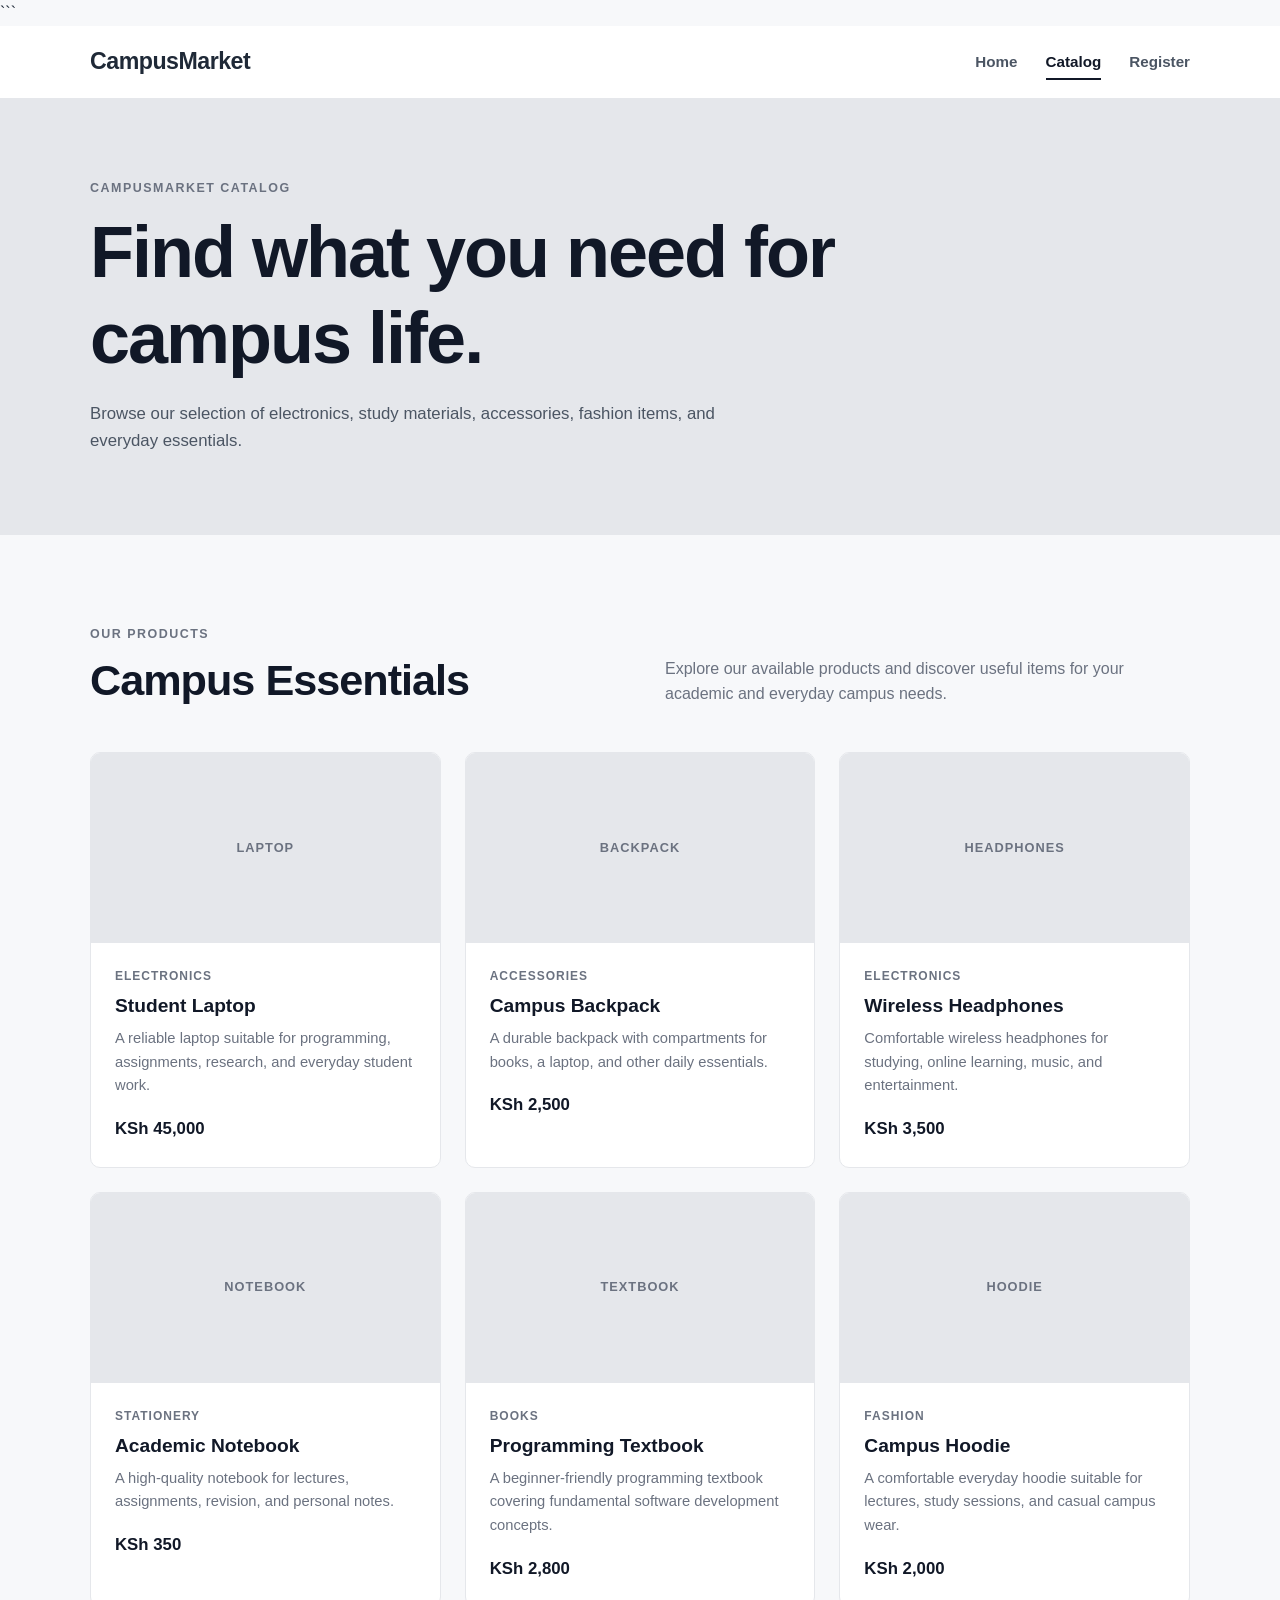
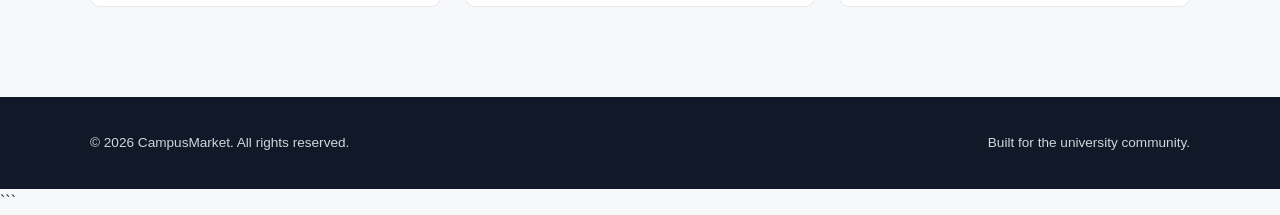
==== catalog.html @ 02a586ef "home and catalog pages" ====
<!DOCTYPE html>

<html lang="en">
<head>
    <meta charset="UTF-8">
    <meta name="viewport" content="width=device-width, initial-scale=1.0">
    <meta name="description" content="Browse products available on CampusMarket.">
    <title>CampusMarket | Catalog</title>
    <link rel="stylesheet" href="styles.css">
</head>

<body>

```
<header class="site-header">
    <div class="container">
        <a href="index.html" class="logo">CampusMarket</a>

        <nav aria-label="Main navigation">
            <ul class="nav-list">
                <li><a href="index.html">Home</a></li>
                <li><a href="catalog.html" class="active">Catalog</a></li>
                <li><a href="register.html">Register</a></li>
            </ul>
        </nav>
    </div>
</header>

<main>

    <section class="page-banner">
        <div class="container">
            <p class="eyebrow">CAMPUSMARKET CATALOG</p>

            <h1>Find what you need for campus life.</h1>

            <p>
                Browse our selection of electronics, study materials,
                accessories, fashion items, and everyday essentials.
            </p>
        </div>
    </section>

    <section class="catalog-section">
        <div class="container">

            <div class="catalog-introduction">
                <div>
                    <p class="eyebrow">OUR PRODUCTS</p>
                    <h2>Campus Essentials</h2>
                </div>

                <p>
                    Explore our available products and discover useful
                    items for your academic and everyday campus needs.
                </p>
            </div>

            <div class="product-grid catalog-grid">

                <article class="product-card" data-category="electronics">
                    <div class="product-placeholder">LAPTOP</div>

                    <div class="product-content">
                        <p class="product-category">Electronics</p>

                        <h3>Student Laptop</h3>

                        <p>
                            A reliable laptop suitable for programming,
                            assignments, research, and everyday student work.
                        </p>

                        <p class="price">KSh 45,000</p>
                    </div>
                </article>

                <article class="product-card" data-category="accessories">
                    <div class="product-placeholder">BACKPACK</div>

                    <div class="product-content">
                        <p class="product-category">Accessories</p>

                        <h3>Campus Backpack</h3>

                        <p>
                            A durable backpack with compartments for
                            books, a laptop, and other daily essentials.
                        </p>

                        <p class="price">KSh 2,500</p>
                    </div>
                </article>

                <article class="product-card" data-category="electronics">
                    <div class="product-placeholder">HEADPHONES</div>

                    <div class="product-content">
                        <p class="product-category">Electronics</p>

                        <h3>Wireless Headphones</h3>

                        <p>
                            Comfortable wireless headphones for studying,
                            online learning, music, and entertainment.
                        </p>

                        <p class="price">KSh 3,500</p>
                    </div>
                </article>

                <article class="product-card" data-category="stationery">
                    <div class="product-placeholder">NOTEBOOK</div>

                    <div class="product-content">
                        <p class="product-category">Stationery</p>

                        <h3>Academic Notebook</h3>

                        <p>
                            A high-quality notebook for lectures,
                            assignments, revision, and personal notes.
                        </p>

                        <p class="price">KSh 350</p>
                    </div>
                </article>

                <article class="product-card" data-category="books">
                    <div class="product-placeholder">TEXTBOOK</div>

                    <div class="product-content">
                        <p class="product-category">Books</p>

                        <h3>Programming Textbook</h3>

                        <p>
                            A beginner-friendly programming textbook
                            covering fundamental software development concepts.
                        </p>

                        <p class="price">KSh 2,800</p>
                    </div>
                </article>

                <article class="product-card" data-category="fashion">
                    <div class="product-placeholder">HOODIE</div>

                    <div class="product-content">
                        <p class="product-category">Fashion</p>

                        <h3>Campus Hoodie</h3>

                        <p>
                            A comfortable everyday hoodie suitable for
                            lectures, study sessions, and casual campus wear.
                        </p>

                        <p class="price">KSh 2,000</p>
                    </div>
                </article>

            </div>

        </div>
    </section>

</main>

<footer class="site-footer">
    <div class="container">
        <p>&copy; 2026 CampusMarket. All rights reserved.</p>
        <p>Built for the university community.</p>
    </div>
</footer>
```

</body>
</html>
---- styles.css ----
/* ========================================
CampusMarket - Global Styles
======================================== */

* {
  margin: 0;
  padding: 0;
  box-sizing: border-box;
  }

html {
scroll-behavior: smooth;
}

body {
font-family: Arial, Helvetica, sans-serif;
background-color: #f7f8fa;
color: #1f2937;
line-height: 1.6;
}

a {
color: inherit;
text-decoration: none;
}

img {
max-width: 100%;
display: block;
}

.container {
width: min(1100px, 92%);
margin: 0 auto;
}

/* ========================================
Header and Navigation
======================================== */

.site-header {
background-color: #ffffff;
border-bottom: 1px solid #e5e7eb;
position: sticky;
top: 0;
z-index: 100;
}

.site-header .container {
min-height: 72px;
display: flex;
align-items: center;
justify-content: space-between;
gap: 30px;
}

.logo {
font-size: 1.45rem;
font-weight: 800;
letter-spacing: -0.5px;
}

.nav-list {
list-style: none;
display: flex;
align-items: center;
gap: 28px;
}

.nav-list a {
color: #4b5563;
font-size: 0.95rem;
font-weight: 600;
padding: 8px 0;
border-bottom: 2px solid transparent;
transition: 0.2s ease;
}

.nav-list a:hover,
.nav-list a.active {
color: #111827;
border-bottom-color: #111827;
}

/* ========================================
Buttons
======================================== */

.button {
display: inline-block;
background-color: #111827;
color: #ffffff;
padding: 13px 22px;
border-radius: 7px;
font-size: 0.95rem;
font-weight: 700;
transition: 0.2s ease;
}

.button:hover {
background-color: #374151;
transform: translateY(-1px);
}

.button-outline {
background-color: transparent;
color: #111827;
border: 1px solid #111827;
}

.button-outline:hover {
background-color: #111827;
color: #ffffff;
}

/* ========================================
General Text
======================================== */

.eyebrow {
margin-bottom: 10px;
font-size: 0.78rem;
font-weight: 800;
letter-spacing: 1.5px;
text-transform: uppercase;
color: #6b7280;
}

h1,
h2,
h3 {
line-height: 1.2;
color: #111827;
}

h1 {
font-size: clamp(2.4rem, 6vw, 4.5rem);
letter-spacing: -2px;
}

h2 {
font-size: clamp(1.8rem, 4vw, 2.7rem);
letter-spacing: -1px;
}

h3 {
font-size: 1.2rem;
}

/* ========================================
Home Page - Hero
======================================== */

.hero {
background-color: #e5e7eb;
min-height: 570px;
display: flex;
align-items: center;
}

.hero-content {
padding: 80px 0;
}

.hero-content > div {
max-width: 760px;
}

.hero h1 {
max-width: 800px;
margin-bottom: 25px;
}

.hero-text {
max-width: 650px;
margin-bottom: 30px;
color: #4b5563;
font-size: 1.1rem;
}

/* ========================================
Home Page - Introduction
======================================== */

.intro-section {
background-color: #ffffff;
padding: 90px 0;
}

.section-heading {
max-width: 700px;
margin-bottom: 45px;
}

.section-heading h2 {
margin-bottom: 16px;
}

.section-heading > p:last-child {
color: #6b7280;
font-size: 1rem;
}

/* ========================================
Feature Cards
======================================== */

.feature-grid {
display: grid;
grid-template-columns: repeat(3, 1fr);
gap: 24px;
}

.feature-card {
padding: 30px;
background-color: #f7f8fa;
border: 1px solid #e5e7eb;
border-radius: 10px;
}

.feature-icon {
width: 42px;
height: 42px;
display: flex;
align-items: center;
justify-content: center;
margin-bottom: 22px;
background-color: #111827;
color: #ffffff;
border-radius: 50%;
font-size: 0.75rem;
font-weight: 800;
}

.feature-card h3 {
margin-bottom: 10px;
}

.feature-card p {
color: #6b7280;
}

/* ========================================
Product Cards
======================================== */

.featured-section,
.catalog-section {
padding: 90px 0;
}

.product-grid {
display: grid;
grid-template-columns: repeat(3, 1fr);
gap: 24px;
}

.product-card {
overflow: hidden;
background-color: #ffffff;
border: 1px solid #e5e7eb;
border-radius: 10px;
transition: 0.2s ease;
}

.product-card:hover {
transform: translateY(-4px);
box-shadow: 0 12px 30px rgba(17, 24, 39, 0.08);
}

.product-placeholder {
min-height: 190px;
display: flex;
align-items: center;
justify-content: center;
background-color: #e5e7eb;
color: #6b7280;
font-size: 0.8rem;
font-weight: 800;
letter-spacing: 1px;
}

.product-content {
padding: 24px;
}

.product-category {
margin-bottom: 8px;
color: #6b7280;
font-size: 0.75rem;
font-weight: 800;
letter-spacing: 1px;
text-transform: uppercase;
}

.product-content h3 {
margin-bottom: 10px;
}

.product-content > p:not(.product-category):not(.price) {
margin-bottom: 18px;
color: #6b7280;
font-size: 0.92rem;
}

.price {
color: #111827;
font-size: 1.05rem;
font-weight: 800;
}

.center-button {
margin-top: 40px;
text-align: center;
}

/* ========================================
Catalog Page
======================================== */

.page-banner {
background-color: #e5e7eb;
padding: 80px 0;
}

.page-banner h1 {
max-width: 800px;
margin-bottom: 20px;
}

.page-banner p:last-child {
max-width: 650px;
color: #4b5563;
font-size: 1.05rem;
}

.catalog-introduction {
display: grid;
grid-template-columns: 1fr 1fr;
gap: 50px;
align-items: end;
margin-bottom: 45px;
}

.catalog-introduction h2 {
margin-top: 5px;
}

.catalog-introduction > p {
color: #6b7280;
}

/* ========================================
Footer
======================================== */

.site-footer {
padding: 35px 0;
background-color: #111827;
color: #d1d5db;
}

.site-footer .container {
display: flex;
justify-content: space-between;
gap: 20px;
}

.site-footer p {
font-size: 0.85rem;
}

/* ========================================
Responsive Design
======================================== */

@media (max-width: 800px) {

```
.feature-grid,
.product-grid {
    grid-template-columns: repeat(2, 1fr);
}

.catalog-introduction {
    grid-template-columns: 1fr;
    gap: 20px;
}

.hero {
    min-height: 500px;
}
```

}

@media (max-width: 560px) {

```
.site-header .container {
    min-height: auto;
    padding: 18px 0;
    flex-direction: column;
    align-items: flex-start;
}

.nav-list {
    gap: 18px;
    flex-wrap: wrap;
}

.feature-grid,
.product-grid {
    grid-template-columns: 1fr;
}

.hero-content {
    padding: 60px 0;
}

.hero h1 {
    letter-spacing: -1px;
}

.intro-section,
.featured-section,
.catalog-section {
    padding: 65px 0;
}

.site-footer .container {
    flex-direction: column;
}
```

}
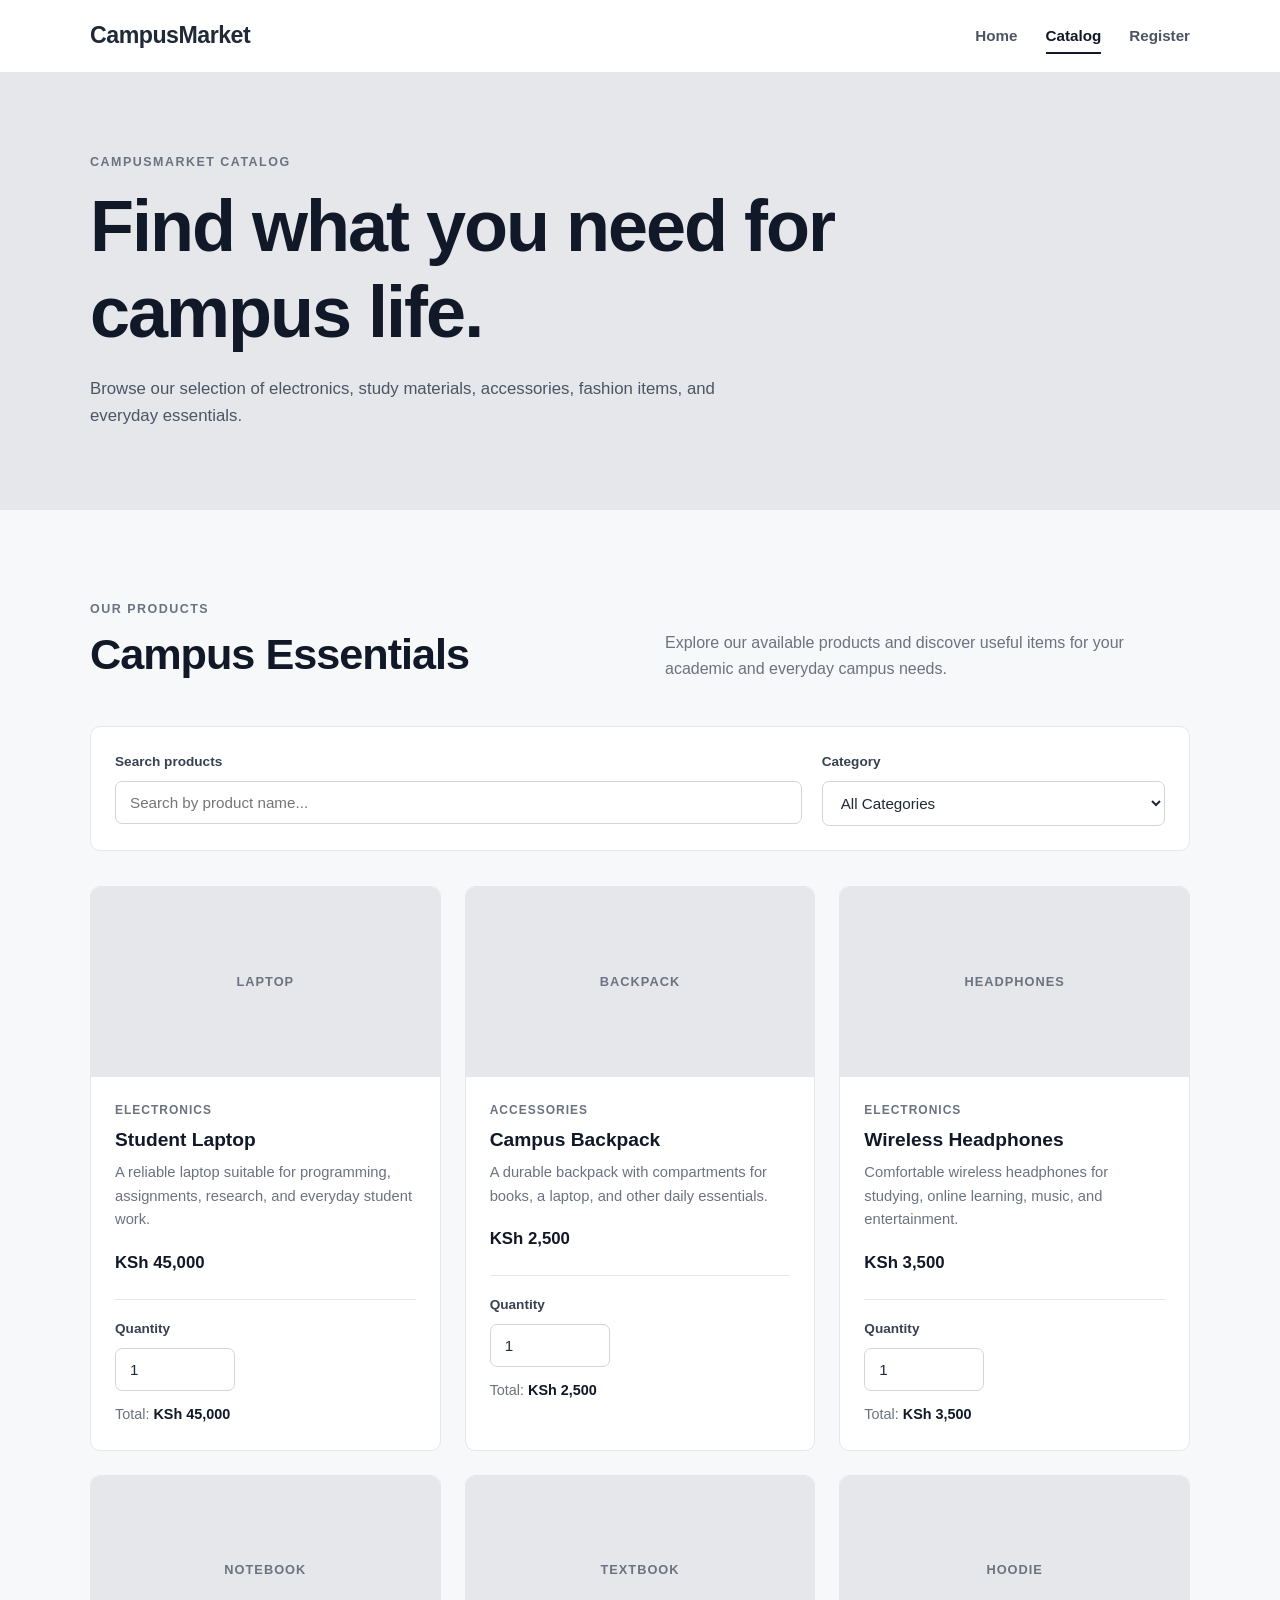
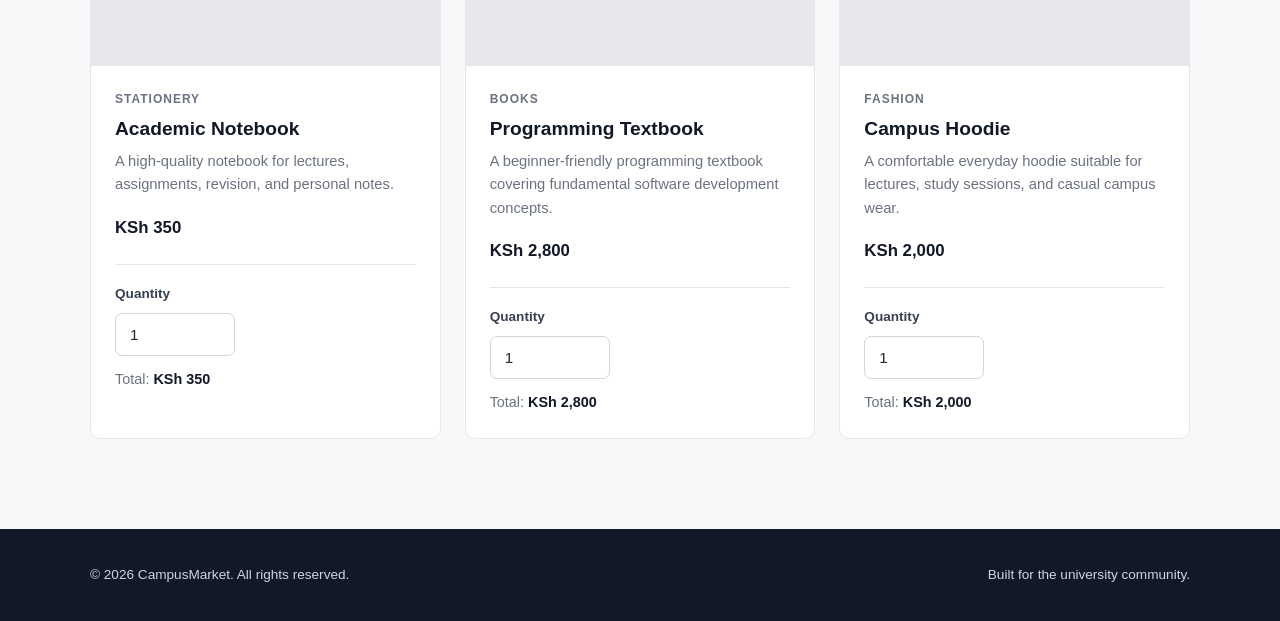
==== commit 6e122869: "filtering and calculations" ====
--- a/catalog.html
+++ b/catalog.html
@@ -1,4 +1,4 @@
-<!DOCTYPE html>
+<!-- <!DOCTYPE html>
 
 <html lang="en">
 <head>
@@ -176,4 +176,490 @@
 ```
 
 </body>
-</html>
+</html> -->
+
+
+<!DOCTYPE html>
+<html lang="en">
+<head>
+    <meta charset="UTF-8">
+    <meta name="viewport" content="width=device-width, initial-scale=1.0">
+    <meta name="description" content="Browse products available on CampusMarket.">
+    <title>CampusMarket | Catalog</title>
+    <link rel="stylesheet" href="styles.css">
+</head>
+
+<body>
+
+    <header class="site-header">
+        <div class="container">
+            <a href="index.html" class="logo">CampusMarket</a>
+
+            <nav aria-label="Main navigation">
+                <ul class="nav-list">
+                    <li><a href="index.html">Home</a></li>
+                    <li><a href="catalog.html" class="active">Catalog</a></li>
+                    <li><a href="register.html">Register</a></li>
+                </ul>
+            </nav>
+        </div>
+    </header>
+
+    <main>
+
+        <section class="page-banner">
+            <div class="container">
+                <p class="eyebrow">CAMPUSMARKET CATALOG</p>
+
+                <h1>Find what you need for campus life.</h1>
+
+                <p>
+                    Browse our selection of electronics, study materials,
+                    accessories, fashion items, and everyday essentials.
+                </p>
+            </div>
+        </section>
+
+        <section class="catalog-section">
+            <div class="container">
+
+                <div class="catalog-introduction">
+                    <div>
+                        <p class="eyebrow">OUR PRODUCTS</p>
+                        <h2>Campus Essentials</h2>
+                    </div>
+
+                    <p>
+                        Explore our available products and discover useful
+                        items for your academic and everyday campus needs.
+                    </p>
+                </div>
+
+
+                <!-- Catalog Controls -->
+
+                <div class="catalog-controls">
+
+                    <div class="search-control">
+                        <label for="searchInput">
+                            Search products
+                        </label>
+
+                        <input
+                            type="search"
+                            id="searchInput"
+                            placeholder="Search by product name..."
+                        >
+                    </div>
+
+                    <div class="category-control">
+                        <label for="categoryFilter">
+                            Category
+                        </label>
+
+                        <select id="categoryFilter">
+                            <option value="all">
+                                All Categories
+                            </option>
+
+                            <option value="electronics">
+                                Electronics
+                            </option>
+
+                            <option value="accessories">
+                                Accessories
+                            </option>
+
+                            <option value="stationery">
+                                Stationery
+                            </option>
+
+                            <option value="books">
+                                Books
+                            </option>
+
+                            <option value="fashion">
+                                Fashion
+                            </option>
+                        </select>
+                    </div>
+
+                </div>
+
+
+                <p id="noResultsMessage" class="no-results" hidden>
+                    No products match your search.
+                </p>
+
+
+                <!-- Product Grid -->
+
+                <div class="product-grid catalog-grid">
+
+
+                    <!-- Student Laptop -->
+
+                    <article
+                        class="product-card"
+                        data-category="electronics"
+                        data-price="45000"
+                    >
+                        <div class="product-placeholder">
+                            LAPTOP
+                        </div>
+
+                        <div class="product-content">
+
+                            <p class="product-category">
+                                Electronics
+                            </p>
+
+                            <h3>
+                                Student Laptop
+                            </h3>
+
+                            <p>
+                                A reliable laptop suitable for programming,
+                                assignments, research, and everyday student work.
+                            </p>
+
+                            <p class="price">
+                                KSh 45,000
+                            </p>
+
+                            <div class="quantity-control">
+
+                                <label for="laptopQuantity">
+                                    Quantity
+                                </label>
+
+                                <input
+                                    type="number"
+                                    id="laptopQuantity"
+                                    class="quantity-input"
+                                    min="1"
+                                    value="1"
+                                >
+
+                                <p class="quantity-total">
+                                    Total:
+                                    <strong>
+                                        KSh 45,000
+                                    </strong>
+                                </p>
+
+                            </div>
+
+                        </div>
+                    </article>
+
+
+                    <!-- Campus Backpack -->
+
+                    <article
+                        class="product-card"
+                        data-category="accessories"
+                        data-price="2500"
+                    >
+                        <div class="product-placeholder">
+                            BACKPACK
+                        </div>
+
+                        <div class="product-content">
+
+                            <p class="product-category">
+                                Accessories
+                            </p>
+
+                            <h3>
+                                Campus Backpack
+                            </h3>
+
+                            <p>
+                                A durable backpack with compartments for
+                                books, a laptop, and other daily essentials.
+                            </p>
+
+                            <p class="price">
+                                KSh 2,500
+                            </p>
+
+                            <div class="quantity-control">
+
+                                <label for="backpackQuantity">
+                                    Quantity
+                                </label>
+
+                                <input
+                                    type="number"
+                                    id="backpackQuantity"
+                                    class="quantity-input"
+                                    min="1"
+                                    value="1"
+                                >
+
+                                <p class="quantity-total">
+                                    Total:
+                                    <strong>
+                                        KSh 2,500
+                                    </strong>
+                                </p>
+
+                            </div>
+
+                        </div>
+                    </article>
+
+
+                    <!-- Wireless Headphones -->
+
+                    <article
+                        class="product-card"
+                        data-category="electronics"
+                        data-price="3500"
+                    >
+                        <div class="product-placeholder">
+                            HEADPHONES
+                        </div>
+
+                        <div class="product-content">
+
+                            <p class="product-category">
+                                Electronics
+                            </p>
+
+                            <h3>
+                                Wireless Headphones
+                            </h3>
+
+                            <p>
+                                Comfortable wireless headphones for studying,
+                                online learning, music, and entertainment.
+                            </p>
+
+                            <p class="price">
+                                KSh 3,500
+                            </p>
+
+                            <div class="quantity-control">
+
+                                <label for="headphonesQuantity">
+                                    Quantity
+                                </label>
+
+                                <input
+                                    type="number"
+                                    id="headphonesQuantity"
+                                    class="quantity-input"
+                                    min="1"
+                                    value="1"
+                                >
+
+                                <p class="quantity-total">
+                                    Total:
+                                    <strong>
+                                        KSh 3,500
+                                    </strong>
+                                </p>
+
+                            </div>
+
+                        </div>
+                    </article>
+
+
+                    <!-- Academic Notebook -->
+
+                    <article
+                        class="product-card"
+                        data-category="stationery"
+                        data-price="350"
+                    >
+                        <div class="product-placeholder">
+                            NOTEBOOK
+                        </div>
+
+                        <div class="product-content">
+
+                            <p class="product-category">
+                                Stationery
+                            </p>
+
+                            <h3>
+                                Academic Notebook
+                            </h3>
+
+                            <p>
+                                A high-quality notebook for lectures,
+                                assignments, revision, and personal notes.
+                            </p>
+
+                            <p class="price">
+                                KSh 350
+                            </p>
+
+                            <div class="quantity-control">
+
+                                <label for="notebookQuantity">
+                                    Quantity
+                                </label>
+
+                                <input
+                                    type="number"
+                                    id="notebookQuantity"
+                                    class="quantity-input"
+                                    min="1"
+                                    value="1"
+                                >
+
+                                <p class="quantity-total">
+                                    Total:
+                                    <strong>
+                                        KSh 350
+                                    </strong>
+                                </p>
+
+                            </div>
+
+                        </div>
+                    </article>
+
+
+                    <!-- Programming Textbook -->
+
+                    <article
+                        class="product-card"
+                        data-category="books"
+                        data-price="2800"
+                    >
+                        <div class="product-placeholder">
+                            TEXTBOOK
+                        </div>
+
+                        <div class="product-content">
+
+                            <p class="product-category">
+                                Books
+                            </p>
+
+                            <h3>
+                                Programming Textbook
+                            </h3>
+
+                            <p>
+                                A beginner-friendly programming textbook
+                                covering fundamental software development concepts.
+                            </p>
+
+                            <p class="price">
+                                KSh 2,800
+                            </p>
+
+                            <div class="quantity-control">
+
+                                <label for="textbookQuantity">
+                                    Quantity
+                                </label>
+
+                                <input
+                                    type="number"
+                                    id="textbookQuantity"
+                                    class="quantity-input"
+                                    min="1"
+                                    value="1"
+                                >
+
+                                <p class="quantity-total">
+                                    Total:
+                                    <strong>
+                                        KSh 2,800
+                                    </strong>
+                                </p>
+
+                            </div>
+
+                        </div>
+                    </article>
+
+
+                    <!-- Campus Hoodie -->
+
+                    <article
+                        class="product-card"
+                        data-category="fashion"
+                        data-price="2000"
+                    >
+                        <div class="product-placeholder">
+                            HOODIE
+                        </div>
+
+                        <div class="product-content">
+
+                            <p class="product-category">
+                                Fashion
+                            </p>
+
+                            <h3>
+                                Campus Hoodie
+                            </h3>
+
+                            <p>
+                                A comfortable everyday hoodie suitable for
+                                lectures, study sessions, and casual campus wear.
+                            </p>
+
+                            <p class="price">
+                                KSh 2,000
+                            </p>
+
+                            <div class="quantity-control">
+
+                                <label for="hoodieQuantity">
+                                    Quantity
+                                </label>
+
+                                <input
+                                    type="number"
+                                    id="hoodieQuantity"
+                                    class="quantity-input"
+                                    min="1"
+                                    value="1"
+                                >
+
+                                <p class="quantity-total">
+                                    Total:
+                                    <strong>
+                                        KSh 2,000
+                                    </strong>
+                                </p>
+
+                            </div>
+
+                        </div>
+                    </article>
+
+                </div>
+
+            </div>
+        </section>
+
+    </main>
+
+
+    <footer class="site-footer">
+        <div class="container">
+            <p>
+                &copy; 2026 CampusMarket. All rights reserved.
+            </p>
+
+            <p>
+                Built for the university community.
+            </p>
+        </div>
+    </footer>
+
+
+    <script src="app.js"></script>
+
+</body>
+</html>
--- a/styles.css
+++ b/styles.css
@@ -434,3 +434,89 @@
 ```
 
 }
+
+
+/* ========================================
+   Part 2 - Catalog Controls
+   ======================================== */
+
+.catalog-controls {
+    display: grid;
+    grid-template-columns: 2fr 1fr;
+    gap: 20px;
+    margin-bottom: 35px;
+    padding: 24px;
+    background-color: #ffffff;
+    border: 1px solid #e5e7eb;
+    border-radius: 10px;
+}
+
+.catalog-controls label,
+.quantity-control label {
+    display: block;
+    margin-bottom: 8px;
+    color: #374151;
+    font-size: 0.85rem;
+    font-weight: 700;
+}
+
+.catalog-controls input,
+.catalog-controls select,
+.quantity-control input {
+    width: 100%;
+    padding: 12px 14px;
+    background-color: #ffffff;
+    border: 1px solid #d1d5db;
+    border-radius: 7px;
+    color: #1f2937;
+    font-family: inherit;
+    font-size: 0.95rem;
+}
+
+.catalog-controls input:focus,
+.catalog-controls select:focus,
+.quantity-control input:focus {
+    outline: none;
+    border-color: #111827;
+}
+
+.no-results {
+    margin-bottom: 30px;
+    padding: 18px;
+    background-color: #f3f4f6;
+    border-radius: 8px;
+    color: #4b5563;
+    text-align: center;
+}
+
+.quantity-control {
+    margin-top: 22px;
+    padding-top: 18px;
+    border-top: 1px solid #e5e7eb;
+}
+
+.quantity-control input {
+    max-width: 120px;
+}
+
+.quantity-total {
+    margin-top: 12px;
+    color: #6b7280;
+    font-size: 0.9rem;
+}
+
+.quantity-total strong {
+    color: #111827;
+}
+
+
+/* ========================================
+   Part 2 - Responsive Controls
+   ======================================== */
+
+@media (max-width: 800px) {
+
+    .catalog-controls {
+        grid-template-columns: 1fr;
+    }
+}
--- a/styles.css
+++ b/styles.css
@@ -434,3 +434,89 @@
 ```
 
 }
+
+
+/* ========================================
+   Part 2 - Catalog Controls
+   ======================================== */
+
+.catalog-controls {
+    display: grid;
+    grid-template-columns: 2fr 1fr;
+    gap: 20px;
+    margin-bottom: 35px;
+    padding: 24px;
+    background-color: #ffffff;
+    border: 1px solid #e5e7eb;
+    border-radius: 10px;
+}
+
+.catalog-controls label,
+.quantity-control label {
+    display: block;
+    margin-bottom: 8px;
+    color: #374151;
+    font-size: 0.85rem;
+    font-weight: 700;
+}
+
+.catalog-controls input,
+.catalog-controls select,
+.quantity-control input {
+    width: 100%;
+    padding: 12px 14px;
+    background-color: #ffffff;
+    border: 1px solid #d1d5db;
+    border-radius: 7px;
+    color: #1f2937;
+    font-family: inherit;
+    font-size: 0.95rem;
+}
+
+.catalog-controls input:focus,
+.catalog-controls select:focus,
+.quantity-control input:focus {
+    outline: none;
+    border-color: #111827;
+}
+
+.no-results {
+    margin-bottom: 30px;
+    padding: 18px;
+    background-color: #f3f4f6;
+    border-radius: 8px;
+    color: #4b5563;
+    text-align: center;
+}
+
+.quantity-control {
+    margin-top: 22px;
+    padding-top: 18px;
+    border-top: 1px solid #e5e7eb;
+}
+
+.quantity-control input {
+    max-width: 120px;
+}
+
+.quantity-total {
+    margin-top: 12px;
+    color: #6b7280;
+    font-size: 0.9rem;
+}
+
+.quantity-total strong {
+    color: #111827;
+}
+
+
+/* ========================================
+   Part 2 - Responsive Controls
+   ======================================== */
+
+@media (max-width: 800px) {
+
+    .catalog-controls {
+        grid-template-columns: 1fr;
+    }
+}
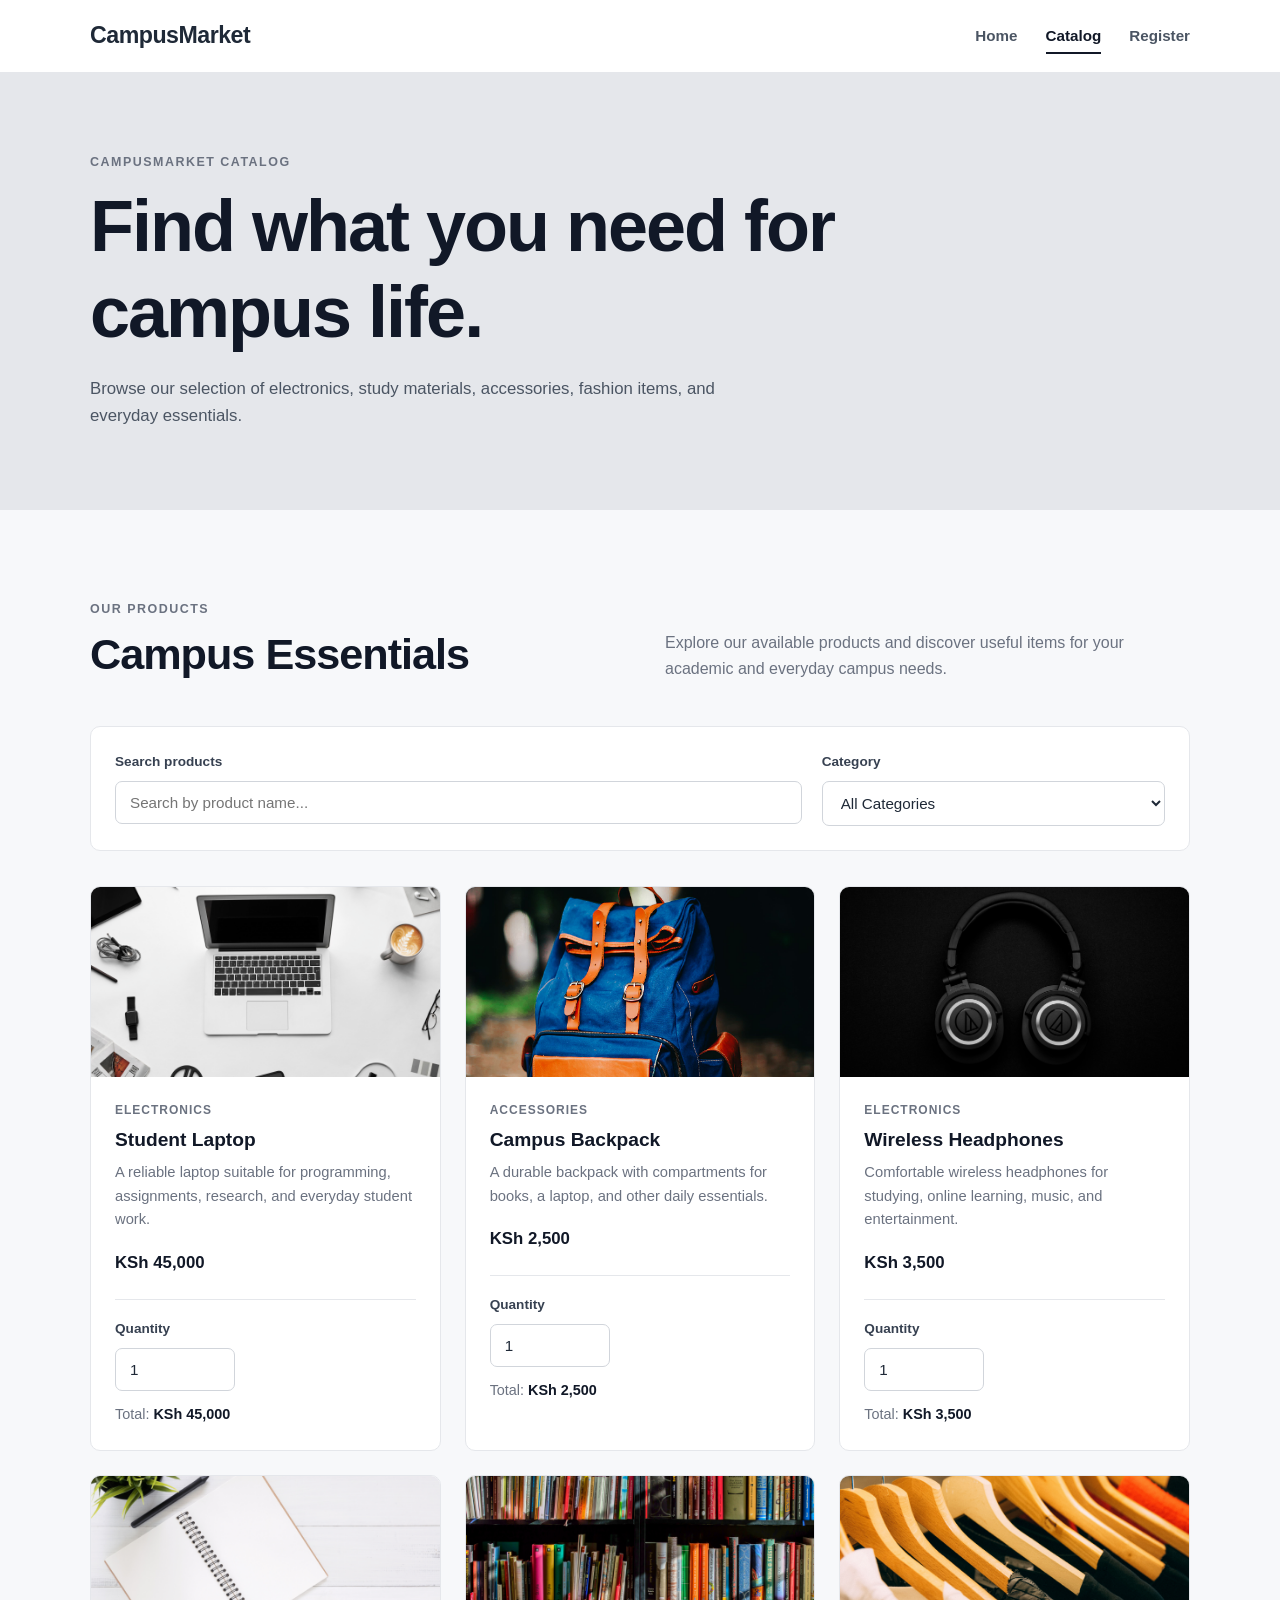
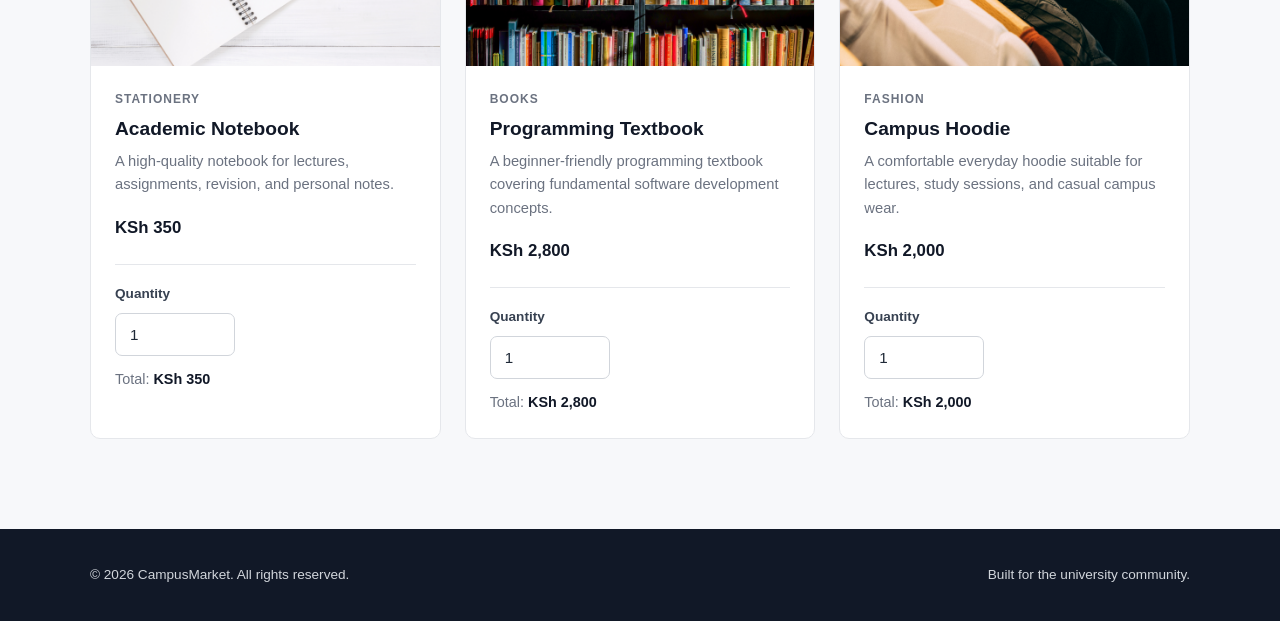
==== commit c0ca5b24: "product images" ====
--- a/catalog.html
+++ b/catalog.html
@@ -1,191 +1,10 @@
-<!-- <!DOCTYPE html>
-
-<html lang="en">
-<head>
-    <meta charset="UTF-8">
-    <meta name="viewport" content="width=device-width, initial-scale=1.0">
-    <meta name="description" content="Browse products available on CampusMarket.">
-    <title>CampusMarket | Catalog</title>
-    <link rel="stylesheet" href="styles.css">
-</head>
-
-<body>
-
-```
-<header class="site-header">
-    <div class="container">
-        <a href="index.html" class="logo">CampusMarket</a>
-
-        <nav aria-label="Main navigation">
-            <ul class="nav-list">
-                <li><a href="index.html">Home</a></li>
-                <li><a href="catalog.html" class="active">Catalog</a></li>
-                <li><a href="register.html">Register</a></li>
-            </ul>
-        </nav>
-    </div>
-</header>
-
-<main>
-
-    <section class="page-banner">
-        <div class="container">
-            <p class="eyebrow">CAMPUSMARKET CATALOG</p>
-
-            <h1>Find what you need for campus life.</h1>
-
-            <p>
-                Browse our selection of electronics, study materials,
-                accessories, fashion items, and everyday essentials.
-            </p>
-        </div>
-    </section>
-
-    <section class="catalog-section">
-        <div class="container">
-
-            <div class="catalog-introduction">
-                <div>
-                    <p class="eyebrow">OUR PRODUCTS</p>
-                    <h2>Campus Essentials</h2>
-                </div>
-
-                <p>
-                    Explore our available products and discover useful
-                    items for your academic and everyday campus needs.
-                </p>
-            </div>
-
-            <div class="product-grid catalog-grid">
-
-                <article class="product-card" data-category="electronics">
-                    <div class="product-placeholder">LAPTOP</div>
-
-                    <div class="product-content">
-                        <p class="product-category">Electronics</p>
-
-                        <h3>Student Laptop</h3>
-
-                        <p>
-                            A reliable laptop suitable for programming,
-                            assignments, research, and everyday student work.
-                        </p>
-
-                        <p class="price">KSh 45,000</p>
-                    </div>
-                </article>
-
-                <article class="product-card" data-category="accessories">
-                    <div class="product-placeholder">BACKPACK</div>
-
-                    <div class="product-content">
-                        <p class="product-category">Accessories</p>
-
-                        <h3>Campus Backpack</h3>
-
-                        <p>
-                            A durable backpack with compartments for
-                            books, a laptop, and other daily essentials.
-                        </p>
-
-                        <p class="price">KSh 2,500</p>
-                    </div>
-                </article>
-
-                <article class="product-card" data-category="electronics">
-                    <div class="product-placeholder">HEADPHONES</div>
-
-                    <div class="product-content">
-                        <p class="product-category">Electronics</p>
-
-                        <h3>Wireless Headphones</h3>
-
-                        <p>
-                            Comfortable wireless headphones for studying,
-                            online learning, music, and entertainment.
-                        </p>
-
-                        <p class="price">KSh 3,500</p>
-                    </div>
-                </article>
-
-                <article class="product-card" data-category="stationery">
-                    <div class="product-placeholder">NOTEBOOK</div>
-
-                    <div class="product-content">
-                        <p class="product-category">Stationery</p>
-
-                        <h3>Academic Notebook</h3>
-
-                        <p>
-                            A high-quality notebook for lectures,
-                            assignments, revision, and personal notes.
-                        </p>
-
-                        <p class="price">KSh 350</p>
-                    </div>
-                </article>
-
-                <article class="product-card" data-category="books">
-                    <div class="product-placeholder">TEXTBOOK</div>
-
-                    <div class="product-content">
-                        <p class="product-category">Books</p>
-
-                        <h3>Programming Textbook</h3>
-
-                        <p>
-                            A beginner-friendly programming textbook
-                            covering fundamental software development concepts.
-                        </p>
-
-                        <p class="price">KSh 2,800</p>
-                    </div>
-                </article>
-
-                <article class="product-card" data-category="fashion">
-                    <div class="product-placeholder">HOODIE</div>
-
-                    <div class="product-content">
-                        <p class="product-category">Fashion</p>
-
-                        <h3>Campus Hoodie</h3>
-
-                        <p>
-                            A comfortable everyday hoodie suitable for
-                            lectures, study sessions, and casual campus wear.
-                        </p>
-
-                        <p class="price">KSh 2,000</p>
-                    </div>
-                </article>
-
-            </div>
-
-        </div>
-    </section>
-
-</main>
-
-<footer class="site-footer">
-    <div class="container">
-        <p>&copy; 2026 CampusMarket. All rights reserved.</p>
-        <p>Built for the university community.</p>
-    </div>
-</footer>
-```
-
-</body>
-</html> -->
-
-
 <!DOCTYPE html>
 <html lang="en">
 <head>
     <meta charset="UTF-8">
     <meta name="viewport" content="width=device-width, initial-scale=1.0">
     <meta name="description" content="Browse products available on CampusMarket.">
-    <title>CampusMarket | Catalog</title>
+    <title>CampusMarket (by Hillary) | Catalog</title>
     <link rel="stylesheet" href="styles.css">
 </head>
 
@@ -235,7 +54,6 @@
                     </p>
                 </div>
 
-
                 <!-- Catalog Controls -->
 
                 <div class="catalog-controls">
@@ -286,16 +104,13 @@
 
                 </div>
 
-
                 <p id="noResultsMessage" class="no-results" hidden>
                     No products match your search.
                 </p>
 
-
                 <!-- Product Grid -->
 
                 <div class="product-grid catalog-grid">
-
 
                     <!-- Student Laptop -->
 
@@ -304,9 +119,10 @@
                         data-category="electronics"
                         data-price="45000"
                     >
-                        <div class="product-placeholder">
-                            LAPTOP
-                        </div>
+                        <img
+                            src="images/laptop.png"
+                            alt="Student laptop suitable for programming, research, and university work"
+                        >
 
                         <div class="product-content">
 
@@ -353,7 +169,6 @@
                         </div>
                     </article>
 
-
                     <!-- Campus Backpack -->
 
                     <article
@@ -361,9 +176,10 @@
                         data-category="accessories"
                         data-price="2500"
                     >
-                        <div class="product-placeholder">
-                            BACKPACK
-                        </div>
+                        <img
+                            src="images/backpack.png"
+                            alt="Campus backpack for carrying books, a laptop, and daily essentials"
+                        >
 
                         <div class="product-content">
 
@@ -410,7 +226,6 @@
                         </div>
                     </article>
 
-
                     <!-- Wireless Headphones -->
 
                     <article
@@ -418,9 +233,10 @@
                         data-category="electronics"
                         data-price="3500"
                     >
-                        <div class="product-placeholder">
-                            HEADPHONES
-                        </div>
+                        <img
+                            src="images/headphones.png"
+                            alt="Wireless headphones for studying, online learning, music, and entertainment"
+                        >
 
                         <div class="product-content">
 
@@ -467,7 +283,6 @@
                         </div>
                     </article>
 
-
                     <!-- Academic Notebook -->
 
                     <article
@@ -475,9 +290,10 @@
                         data-category="stationery"
                         data-price="350"
                     >
-                        <div class="product-placeholder">
-                            NOTEBOOK
-                        </div>
+                        <img
+                            src="images/notebook.png"
+                            alt="Academic notebook for lectures, assignments, revision, and personal notes"
+                        >
 
                         <div class="product-content">
 
@@ -524,7 +340,6 @@
                         </div>
                     </article>
 
-
                     <!-- Programming Textbook -->
 
                     <article
@@ -532,9 +347,10 @@
                         data-category="books"
                         data-price="2800"
                     >
-                        <div class="product-placeholder">
-                            TEXTBOOK
-                        </div>
+                        <img
+                            src="images/textbook.png"
+                            alt="Programming textbook covering fundamental software development concepts"
+                        >
 
                         <div class="product-content">
 
@@ -581,7 +397,6 @@
                         </div>
                     </article>
 
-
                     <!-- Campus Hoodie -->
 
                     <article
@@ -589,9 +404,10 @@
                         data-category="fashion"
                         data-price="2000"
                     >
-                        <div class="product-placeholder">
-                            HOODIE
-                        </div>
+                        <img
+                            src="images/hoodie.png"
+                            alt="Comfortable campus hoodie suitable for lectures, studying, and casual wear"
+                        >
 
                         <div class="product-content">
 
@@ -644,7 +460,6 @@
         </section>
 
     </main>
-
 
     <footer class="site-footer">
         <div class="container">
@@ -658,7 +473,6 @@
         </div>
     </footer>
 
-
     <script src="app.js"></script>
 
 </body>
--- a/styles.css
+++ b/styles.css
@@ -6,239 +6,246 @@
   margin: 0;
   padding: 0;
   box-sizing: border-box;
-  }
+}
 
 html {
-scroll-behavior: smooth;
+  scroll-behavior: smooth;
 }
 
 body {
-font-family: Arial, Helvetica, sans-serif;
-background-color: #f7f8fa;
-color: #1f2937;
-line-height: 1.6;
+  font-family: Arial, Helvetica, sans-serif;
+  background-color: #f7f8fa;
+  color: #1f2937;
+  line-height: 1.6;
 }
 
 a {
-color: inherit;
-text-decoration: none;
+  color: inherit;
+  text-decoration: none;
 }
 
 img {
-max-width: 100%;
-display: block;
+  max-width: 100%;
+  display: block;
 }
 
 .container {
-width: min(1100px, 92%);
-margin: 0 auto;
-}
+  width: min(1100px, 92%);
+  margin: 0 auto;
+}
+
 
 /* ========================================
 Header and Navigation
 ======================================== */
 
 .site-header {
-background-color: #ffffff;
-border-bottom: 1px solid #e5e7eb;
-position: sticky;
-top: 0;
-z-index: 100;
+  background-color: #ffffff;
+  border-bottom: 1px solid #e5e7eb;
+  position: sticky;
+  top: 0;
+  z-index: 100;
 }
 
 .site-header .container {
-min-height: 72px;
-display: flex;
-align-items: center;
-justify-content: space-between;
-gap: 30px;
+  min-height: 72px;
+  display: flex;
+  align-items: center;
+  justify-content: space-between;
+  gap: 30px;
 }
 
 .logo {
-font-size: 1.45rem;
-font-weight: 800;
-letter-spacing: -0.5px;
+  font-size: 1.45rem;
+  font-weight: 800;
+  letter-spacing: -0.5px;
 }
 
 .nav-list {
-list-style: none;
-display: flex;
-align-items: center;
-gap: 28px;
+  list-style: none;
+  display: flex;
+  align-items: center;
+  gap: 28px;
 }
 
 .nav-list a {
-color: #4b5563;
-font-size: 0.95rem;
-font-weight: 600;
-padding: 8px 0;
-border-bottom: 2px solid transparent;
-transition: 0.2s ease;
+  color: #4b5563;
+  font-size: 0.95rem;
+  font-weight: 600;
+  padding: 8px 0;
+  border-bottom: 2px solid transparent;
+  transition: 0.2s ease;
 }
 
 .nav-list a:hover,
 .nav-list a.active {
-color: #111827;
-border-bottom-color: #111827;
-}
+  color: #111827;
+  border-bottom-color: #111827;
+}
+
 
 /* ========================================
 Buttons
 ======================================== */
 
 .button {
-display: inline-block;
-background-color: #111827;
-color: #ffffff;
-padding: 13px 22px;
-border-radius: 7px;
-font-size: 0.95rem;
-font-weight: 700;
-transition: 0.2s ease;
+  display: inline-block;
+  background-color: #111827;
+  color: #ffffff;
+  padding: 13px 22px;
+  border-radius: 7px;
+  font-size: 0.95rem;
+  font-weight: 700;
+  transition: 0.2s ease;
 }
 
 .button:hover {
-background-color: #374151;
-transform: translateY(-1px);
+  background-color: #374151;
+  transform: translateY(-1px);
 }
 
 .button-outline {
-background-color: transparent;
-color: #111827;
-border: 1px solid #111827;
+  background-color: transparent;
+  color: #111827;
+  border: 1px solid #111827;
 }
 
 .button-outline:hover {
-background-color: #111827;
-color: #ffffff;
-}
+  background-color: #111827;
+  color: #ffffff;
+}
+
 
 /* ========================================
 General Text
 ======================================== */
 
 .eyebrow {
-margin-bottom: 10px;
-font-size: 0.78rem;
-font-weight: 800;
-letter-spacing: 1.5px;
-text-transform: uppercase;
-color: #6b7280;
+  margin-bottom: 10px;
+  font-size: 0.78rem;
+  font-weight: 800;
+  letter-spacing: 1.5px;
+  text-transform: uppercase;
+  color: #6b7280;
 }
 
 h1,
 h2,
 h3 {
-line-height: 1.2;
-color: #111827;
+  line-height: 1.2;
+  color: #111827;
 }
 
 h1 {
-font-size: clamp(2.4rem, 6vw, 4.5rem);
-letter-spacing: -2px;
+  font-size: clamp(2.4rem, 6vw, 4.5rem);
+  letter-spacing: -2px;
 }
 
 h2 {
-font-size: clamp(1.8rem, 4vw, 2.7rem);
-letter-spacing: -1px;
+  font-size: clamp(1.8rem, 4vw, 2.7rem);
+  letter-spacing: -1px;
 }
 
 h3 {
-font-size: 1.2rem;
-}
+  font-size: 1.2rem;
+}
+
 
 /* ========================================
 Home Page - Hero
 ======================================== */
 
 .hero {
-background-color: #e5e7eb;
-min-height: 570px;
-display: flex;
-align-items: center;
+  background-color: #e5e7eb;
+  min-height: 570px;
+  display: flex;
+  align-items: center;
 }
 
 .hero-content {
-padding: 80px 0;
+  padding: 80px 0;
 }
 
 .hero-content > div {
-max-width: 760px;
+  max-width: 760px;
 }
 
 .hero h1 {
-max-width: 800px;
-margin-bottom: 25px;
+  max-width: 800px;
+  margin-bottom: 25px;
 }
 
 .hero-text {
-max-width: 650px;
-margin-bottom: 30px;
-color: #4b5563;
-font-size: 1.1rem;
-}
+  max-width: 650px;
+  margin-bottom: 30px;
+  color: #4b5563;
+  font-size: 1.1rem;
+}
+
 
 /* ========================================
 Home Page - Introduction
 ======================================== */
 
 .intro-section {
-background-color: #ffffff;
-padding: 90px 0;
+  background-color: #ffffff;
+  padding: 90px 0;
 }
 
 .section-heading {
-max-width: 700px;
-margin-bottom: 45px;
+  max-width: 700px;
+  margin-bottom: 45px;
 }
 
 .section-heading h2 {
-margin-bottom: 16px;
+  margin-bottom: 16px;
 }
 
 .section-heading > p:last-child {
-color: #6b7280;
-font-size: 1rem;
-}
+  color: #6b7280;
+  font-size: 1rem;
+}
+
 
 /* ========================================
 Feature Cards
 ======================================== */
 
 .feature-grid {
-display: grid;
-grid-template-columns: repeat(3, 1fr);
-gap: 24px;
+  display: grid;
+  grid-template-columns: repeat(3, 1fr);
+  gap: 24px;
 }
 
 .feature-card {
-padding: 30px;
-background-color: #f7f8fa;
-border: 1px solid #e5e7eb;
-border-radius: 10px;
+  padding: 30px;
+  background-color: #f7f8fa;
+  border: 1px solid #e5e7eb;
+  border-radius: 10px;
 }
 
 .feature-icon {
-width: 42px;
-height: 42px;
-display: flex;
-align-items: center;
-justify-content: center;
-margin-bottom: 22px;
-background-color: #111827;
-color: #ffffff;
-border-radius: 50%;
-font-size: 0.75rem;
-font-weight: 800;
+  width: 42px;
+  height: 42px;
+  display: flex;
+  align-items: center;
+  justify-content: center;
+  margin-bottom: 22px;
+  background-color: #111827;
+  color: #ffffff;
+  border-radius: 50%;
+  font-size: 0.75rem;
+  font-weight: 800;
 }
 
 .feature-card h3 {
-margin-bottom: 10px;
+  margin-bottom: 10px;
 }
 
 .feature-card p {
-color: #6b7280;
-}
+  color: #6b7280;
+}
+
 
 /* ========================================
 Product Cards
@@ -246,129 +253,139 @@
 
 .featured-section,
 .catalog-section {
-padding: 90px 0;
+  padding: 90px 0;
 }
 
 .product-grid {
-display: grid;
-grid-template-columns: repeat(3, 1fr);
-gap: 24px;
+  display: grid;
+  grid-template-columns: repeat(3, 1fr);
+  gap: 24px;
 }
 
 .product-card {
-overflow: hidden;
-background-color: #ffffff;
-border: 1px solid #e5e7eb;
-border-radius: 10px;
-transition: 0.2s ease;
+  overflow: hidden;
+  background-color: #ffffff;
+  border: 1px solid #e5e7eb;
+  border-radius: 10px;
+  transition: 0.2s ease;
 }
 
 .product-card:hover {
-transform: translateY(-4px);
-box-shadow: 0 12px 30px rgba(17, 24, 39, 0.08);
+  transform: translateY(-4px);
+  box-shadow: 0 12px 30px rgba(17, 24, 39, 0.08);
 }
 
 .product-placeholder {
-min-height: 190px;
-display: flex;
-align-items: center;
-justify-content: center;
-background-color: #e5e7eb;
-color: #6b7280;
-font-size: 0.8rem;
-font-weight: 800;
-letter-spacing: 1px;
+  min-height: 190px;
+  display: flex;
+  align-items: center;
+  justify-content: center;
+  background-color: #e5e7eb;
+  color: #6b7280;
+  font-size: 0.8rem;
+  font-weight: 800;
+  letter-spacing: 1px;
+}
+
+.product-card > img {
+  width: 100%;
+  height: 190px;
+  display: block;
+  object-fit: cover;
 }
 
 .product-content {
-padding: 24px;
+  padding: 24px;
 }
 
 .product-category {
-margin-bottom: 8px;
-color: #6b7280;
-font-size: 0.75rem;
-font-weight: 800;
-letter-spacing: 1px;
-text-transform: uppercase;
+  margin-bottom: 8px;
+  color: #6b7280;
+  font-size: 0.75rem;
+  font-weight: 800;
+  letter-spacing: 1px;
+  text-transform: uppercase;
 }
 
 .product-content h3 {
-margin-bottom: 10px;
+  margin-bottom: 10px;
 }
 
 .product-content > p:not(.product-category):not(.price) {
-margin-bottom: 18px;
-color: #6b7280;
-font-size: 0.92rem;
+  margin-bottom: 18px;
+  color: #6b7280;
+  font-size: 0.92rem;
 }
 
 .price {
-color: #111827;
-font-size: 1.05rem;
-font-weight: 800;
+  color: #111827;
+  font-size: 1.05rem;
+  font-weight: 800;
 }
 
 .center-button {
-margin-top: 40px;
-text-align: center;
-}
+  margin-top: 40px;
+  text-align: center;
+}
+
 
 /* ========================================
 Catalog Page
 ======================================== */
 
 .page-banner {
-background-color: #e5e7eb;
-padding: 80px 0;
+  background-color: #e5e7eb;
+  padding: 80px 0;
 }
 
 .page-banner h1 {
-max-width: 800px;
-margin-bottom: 20px;
+  max-width: 800px;
+  margin-bottom: 20px;
 }
 
 .page-banner p:last-child {
-max-width: 650px;
-color: #4b5563;
-font-size: 1.05rem;
+  max-width: 650px;
+  color: #4b5563;
+  font-size: 1.05rem;
 }
 
 .catalog-introduction {
-display: grid;
-grid-template-columns: 1fr 1fr;
-gap: 50px;
-align-items: end;
-margin-bottom: 45px;
+  display: grid;
+  grid-template-columns: 1fr 1fr;
+  gap: 50px;
+  align-items: end;
+  margin-bottom: 45px;
 }
 
 .catalog-introduction h2 {
-margin-top: 5px;
+  margin-top: 5px;
 }
 
 .catalog-introduction > p {
-color: #6b7280;
-}
+  color: #6b7280;
+}
+
 
 /* ========================================
 Footer
 ======================================== */
 
 .site-footer {
-padding: 35px 0;
-background-color: #111827;
-color: #d1d5db;
+  padding: 35px 0;
+  background-color: #111827;
+  color: #d1d5db;
 }
 
 .site-footer .container {
-display: flex;
-justify-content: space-between;
-gap: 20px;
+  display: flex;
+  justify-content: space-between;
+  gap: 20px;
 }
 
 .site-footer p {
-font-size: 0.85rem;
-}
+  font-size: 0.85rem;
+}
+
 
 /* ========================================
 Responsive Design
@@ -376,147 +393,255 @@
 
 @media (max-width: 800px) {
 
-```
-.feature-grid,
-.product-grid {
+  .feature-grid,
+  .product-grid {
     grid-template-columns: repeat(2, 1fr);
-}
-
-.catalog-introduction {
+  }
+
+  .catalog-introduction {
     grid-template-columns: 1fr;
     gap: 20px;
-}
-
-.hero {
+  }
+
+  .hero {
     min-height: 500px;
-}
-```
-
+  }
 }
 
 @media (max-width: 560px) {
 
-```
-.site-header .container {
+  .site-header .container {
     min-height: auto;
     padding: 18px 0;
     flex-direction: column;
     align-items: flex-start;
-}
-
-.nav-list {
+  }
+
+  .nav-list {
     gap: 18px;
     flex-wrap: wrap;
-}
-
-.feature-grid,
-.product-grid {
+  }
+
+  .feature-grid,
+  .product-grid {
     grid-template-columns: 1fr;
-}
-
-.hero-content {
+  }
+
+  .hero-content {
     padding: 60px 0;
-}
-
-.hero h1 {
+  }
+
+  .hero h1 {
     letter-spacing: -1px;
-}
-
-.intro-section,
-.featured-section,
-.catalog-section {
+  }
+
+  .intro-section,
+  .featured-section,
+  .catalog-section {
     padding: 65px 0;
-}
-
-.site-footer .container {
+  }
+
+  .site-footer .container {
     flex-direction: column;
-}
-```
-
-}
-
-
-/* ========================================
-   Part 2 - Catalog Controls
-   ======================================== */
+  }
+}
+
+
+/* ========================================
+Part 2 - Catalog Controls
+======================================== */
 
 .catalog-controls {
-    display: grid;
-    grid-template-columns: 2fr 1fr;
-    gap: 20px;
-    margin-bottom: 35px;
-    padding: 24px;
-    background-color: #ffffff;
-    border: 1px solid #e5e7eb;
-    border-radius: 10px;
+  display: grid;
+  grid-template-columns: 2fr 1fr;
+  gap: 20px;
+  margin-bottom: 35px;
+  padding: 24px;
+  background-color: #ffffff;
+  border: 1px solid #e5e7eb;
+  border-radius: 10px;
 }
 
 .catalog-controls label,
 .quantity-control label {
-    display: block;
-    margin-bottom: 8px;
-    color: #374151;
-    font-size: 0.85rem;
-    font-weight: 700;
+  display: block;
+  margin-bottom: 8px;
+  color: #374151;
+  font-size: 0.85rem;
+  font-weight: 700;
 }
 
 .catalog-controls input,
 .catalog-controls select,
 .quantity-control input {
-    width: 100%;
-    padding: 12px 14px;
-    background-color: #ffffff;
-    border: 1px solid #d1d5db;
-    border-radius: 7px;
-    color: #1f2937;
-    font-family: inherit;
-    font-size: 0.95rem;
+  width: 100%;
+  padding: 12px 14px;
+  background-color: #ffffff;
+  border: 1px solid #d1d5db;
+  border-radius: 7px;
+  color: #1f2937;
+  font-family: inherit;
+  font-size: 0.95rem;
 }
 
 .catalog-controls input:focus,
 .catalog-controls select:focus,
 .quantity-control input:focus {
-    outline: none;
-    border-color: #111827;
+  outline: none;
+  border-color: #111827;
 }
 
 .no-results {
-    margin-bottom: 30px;
-    padding: 18px;
-    background-color: #f3f4f6;
-    border-radius: 8px;
-    color: #4b5563;
-    text-align: center;
+  margin-bottom: 30px;
+  padding: 18px;
+  background-color: #f3f4f6;
+  border-radius: 8px;
+  color: #4b5563;
+  text-align: center;
 }
 
 .quantity-control {
-    margin-top: 22px;
-    padding-top: 18px;
-    border-top: 1px solid #e5e7eb;
+  margin-top: 22px;
+  padding-top: 18px;
+  border-top: 1px solid #e5e7eb;
 }
 
 .quantity-control input {
-    max-width: 120px;
+  max-width: 120px;
 }
 
 .quantity-total {
-    margin-top: 12px;
-    color: #6b7280;
-    font-size: 0.9rem;
+  margin-top: 12px;
+  color: #6b7280;
+  font-size: 0.9rem;
 }
 
 .quantity-total strong {
-    color: #111827;
-}
-
-
-/* ========================================
-   Part 2 - Responsive Controls
-   ======================================== */
+  color: #111827;
+}
+
+
+/* ========================================
+Part 2 - Responsive Controls
+======================================== */
 
 @media (max-width: 800px) {
 
-    .catalog-controls {
-        grid-template-columns: 1fr;
-    }
+  .catalog-controls {
+    grid-template-columns: 1fr;
+  }
+}
+
+
+/* ========================================
+Part 3 - Registration
+======================================== */
+
+.register-section {
+  padding: 90px 0;
+}
+
+.register-box {
+  width: min(600px, 100%);
+  margin: 0 auto;
+  padding: 35px;
+  background-color: #ffffff;
+  border: 1px solid #e5e7eb;
+  border-radius: 10px;
+}
+
+.register-heading {
+  margin-bottom: 35px;
+}
+
+.register-heading h2 {
+  margin-bottom: 12px;
+}
+
+.register-heading p:last-child {
+  color: #6b7280;
+}
+
+.form-group {
+  margin-bottom: 22px;
+}
+
+.form-group label {
+  display: block;
+  margin-bottom: 8px;
+  color: #374151;
+  font-size: 0.85rem;
+  font-weight: 700;
+}
+
+.form-group input {
+  width: 100%;
+  padding: 12px 14px;
+  background-color: #ffffff;
+  border: 1px solid #d1d5db;
+  border-radius: 7px;
+  color: #1f2937;
+  font-family: inherit;
+  font-size: 0.95rem;
+}
+
+.form-group input:focus {
+  outline: none;
+  border-color: #111827;
+}
+
+.form-error {
+  min-height: 20px;
+  margin-top: 6px;
+  color: #b91c1c;
+  font-size: 0.85rem;
+}
+
+.password-toggle {
+  margin-bottom: 24px;
+}
+
+.password-toggle label {
+  color: #374151;
+  font-size: 0.9rem;
+  cursor: pointer;
+}
+
+.password-toggle input {
+  margin-right: 6px;
+}
+
+.form-button {
+  border: none;
+  cursor: pointer;
+}
+
+.form-button:focus {
+  outline: 2px solid #111827;
+  outline-offset: 2px;
+}
+
+.form-success {
+  min-height: 20px;
+  margin-top: 18px;
+  color: #166534;
+  font-size: 0.9rem;
+  font-weight: 600;
+}
+
+
+/* ========================================
+Part 3 - Responsive Registration
+======================================== */
+
+@media (max-width: 560px) {
+
+  .register-section {
+    padding: 65px 0;
+  }
+
+  .register-box {
+    padding: 24px;
+  }
+
 }
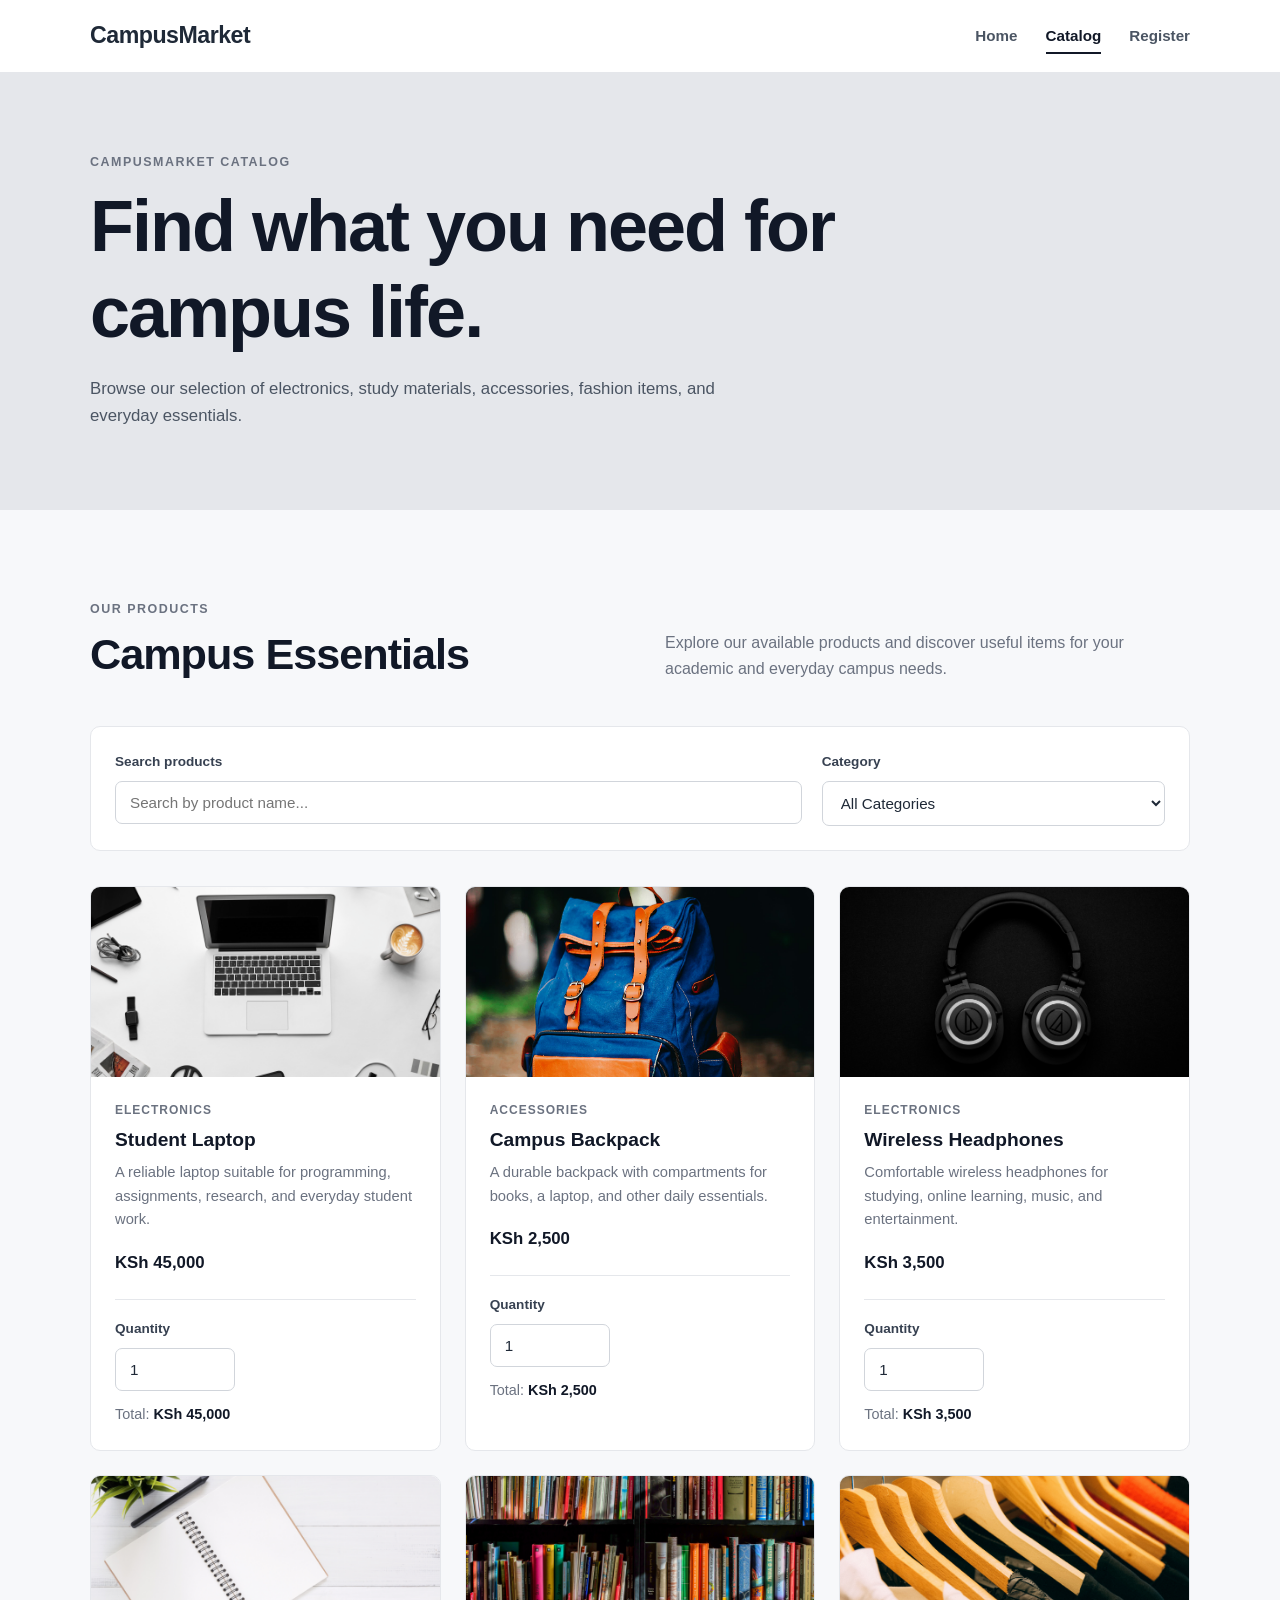
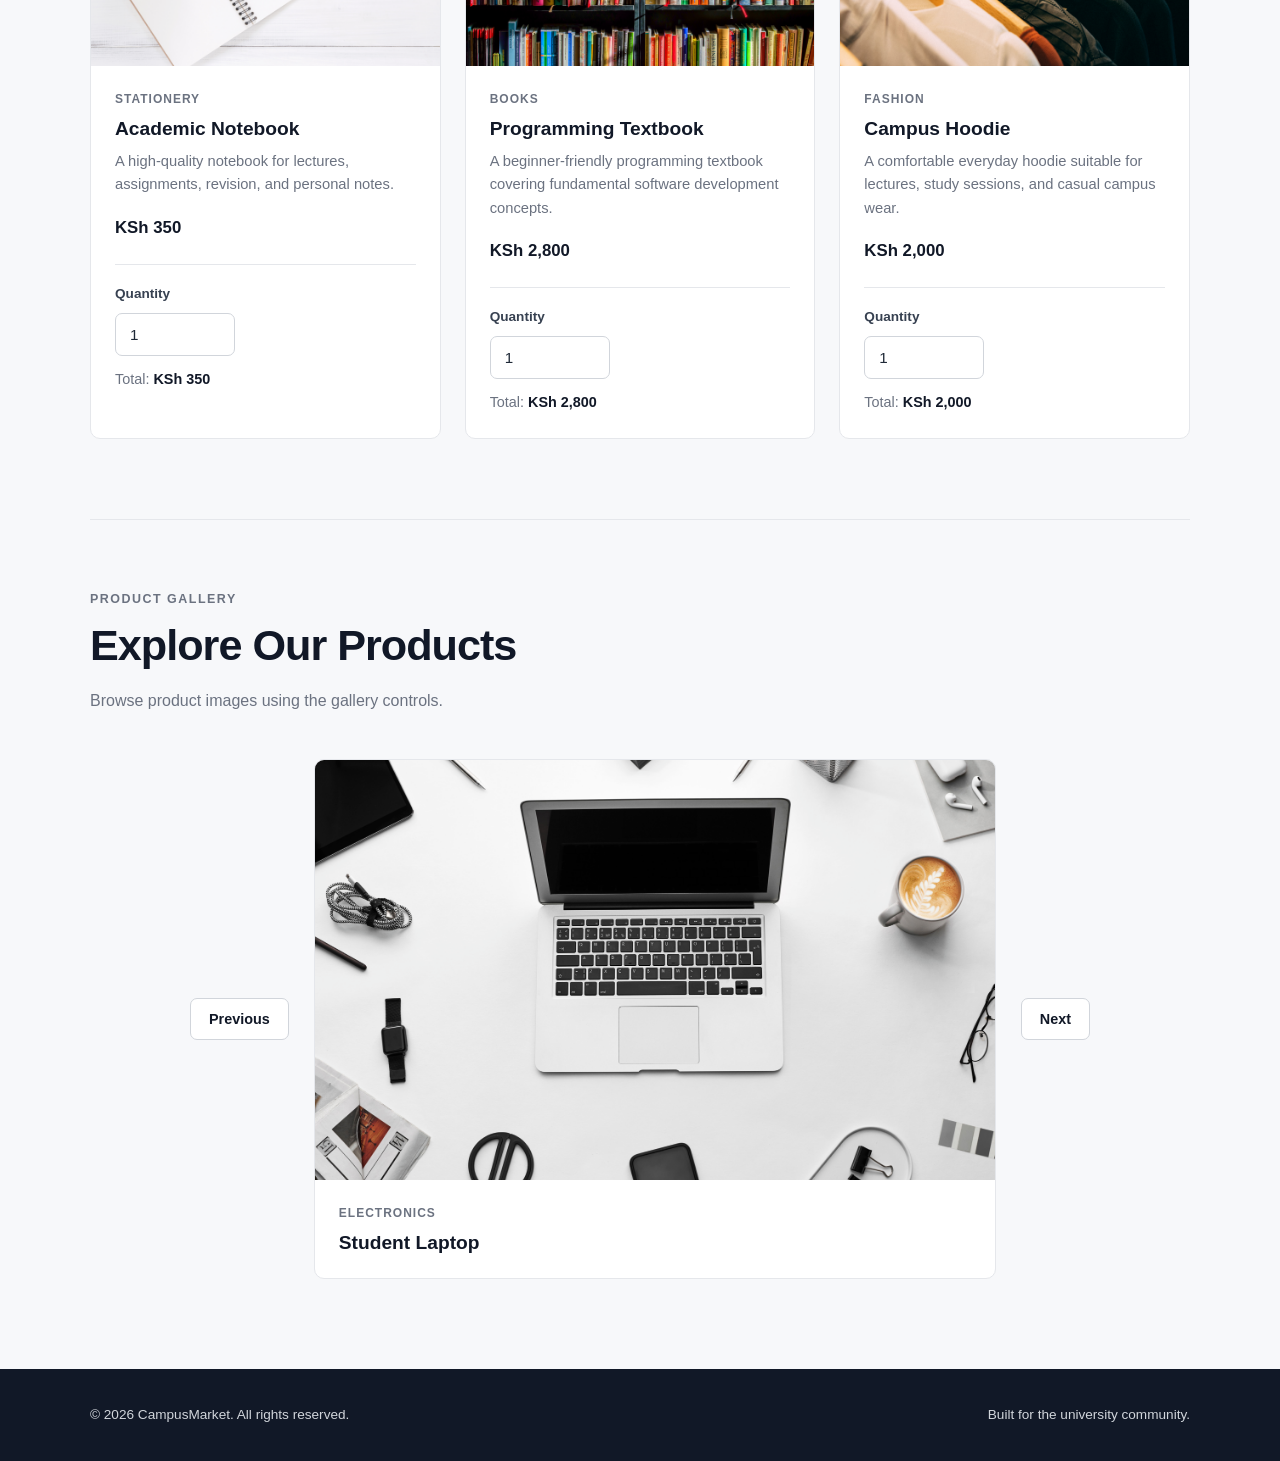
==== commit 2ca5c10e: "product gallery" ====
--- a/catalog.html
+++ b/catalog.html
@@ -456,6 +456,69 @@
 
                 </div>
 
+                <!-- Product Gallery -->
+
+                <div class="gallery-section">
+
+                    <div class="section-heading">
+                        <p class="eyebrow">PRODUCT GALLERY</p>
+
+                        <h2>Explore Our Products</h2>
+
+                        <p>
+                            Browse product images using the gallery controls.
+                        </p>
+                    </div>
+
+                    <div class="gallery">
+
+                        <button
+                            type="button"
+                            class="gallery-button gallery-prev"
+                            id="galleryPrevious"
+                            aria-label="Show previous product"
+                        >
+                            Previous
+                        </button>
+
+                        <div class="gallery-image-container">
+
+                            <img
+                                id="galleryImage"
+                                src="images/laptop.png"
+                                alt="Student laptop suitable for programming, research, and university work"
+                            >
+
+                            <div class="gallery-info">
+
+                                <p
+                                    class="product-category"
+                                    id="galleryCategory"
+                                >
+                                    Electronics
+                                </p>
+
+                                <h3 id="galleryProductName">
+                                    Student Laptop
+                                </h3>
+
+                            </div>
+
+                        </div>
+
+                        <button
+                            type="button"
+                            class="gallery-button gallery-next"
+                            id="galleryNext"
+                            aria-label="Show next product"
+                        >
+                            Next
+                        </button>
+
+                    </div>
+
+                </div>
+
             </div>
         </section>
 
--- a/styles.css
+++ b/styles.css
@@ -644,4 +644,115 @@
     padding: 24px;
   }
 
+}
+
+
+/* ========================================
+   Product Gallery
+======================================== */
+
+.gallery-section {
+    margin-top: 80px;
+    padding-top: 70px;
+    border-top: 1px solid #e5e7eb;
+}
+
+.gallery {
+    display: grid;
+    grid-template-columns: auto minmax(0, 1fr) auto;
+    align-items: center;
+    gap: 25px;
+    max-width: 900px;
+    margin: 40px auto 0;
+}
+
+.gallery-image-container {
+    overflow: hidden;
+    background-color: #ffffff;
+    border: 1px solid #e5e7eb;
+    border-radius: 10px;
+}
+
+.gallery-image-container img {
+    width: 100%;
+    height: 420px;
+    display: block;
+    object-fit: cover;
+}
+
+.gallery-info {
+    padding: 24px;
+}
+
+.gallery-info .product-category {
+    margin-bottom: 8px;
+}
+
+.gallery-info h3 {
+    margin: 0;
+}
+
+.gallery-button {
+    padding: 12px 18px;
+    border: 1px solid #d1d5db;
+    border-radius: 7px;
+    background-color: #ffffff;
+    color: #111827;
+    font-family: inherit;
+    font-size: 0.9rem;
+    font-weight: 700;
+    cursor: pointer;
+    transition: 0.2s ease;
+}
+
+.gallery-button:hover {
+    background-color: #111827;
+    color: #ffffff;
+    border-color: #111827;
+}
+
+.gallery-button:focus {
+    outline: 2px solid #111827;
+    outline-offset: 2px;
+}
+
+@media (max-width: 800px) {
+
+    .gallery {
+        grid-template-columns: 1fr 1fr;
+        gap: 15px;
+    }
+
+    .gallery-image-container {
+        grid-column: 1 / -1;
+        grid-row: 1;
+    }
+
+    .gallery-prev {
+        grid-column: 1;
+        grid-row: 2;
+    }
+
+    .gallery-next {
+        grid-column: 2;
+        grid-row: 2;
+    }
+
+}
+
+@media (max-width: 560px) {
+
+    .gallery-section {
+        margin-top: 60px;
+        padding-top: 55px;
+    }
+
+    .gallery-image-container img {
+        height: 280px;
+    }
+
+    .gallery-info {
+        padding: 20px;
+    }
+
 }
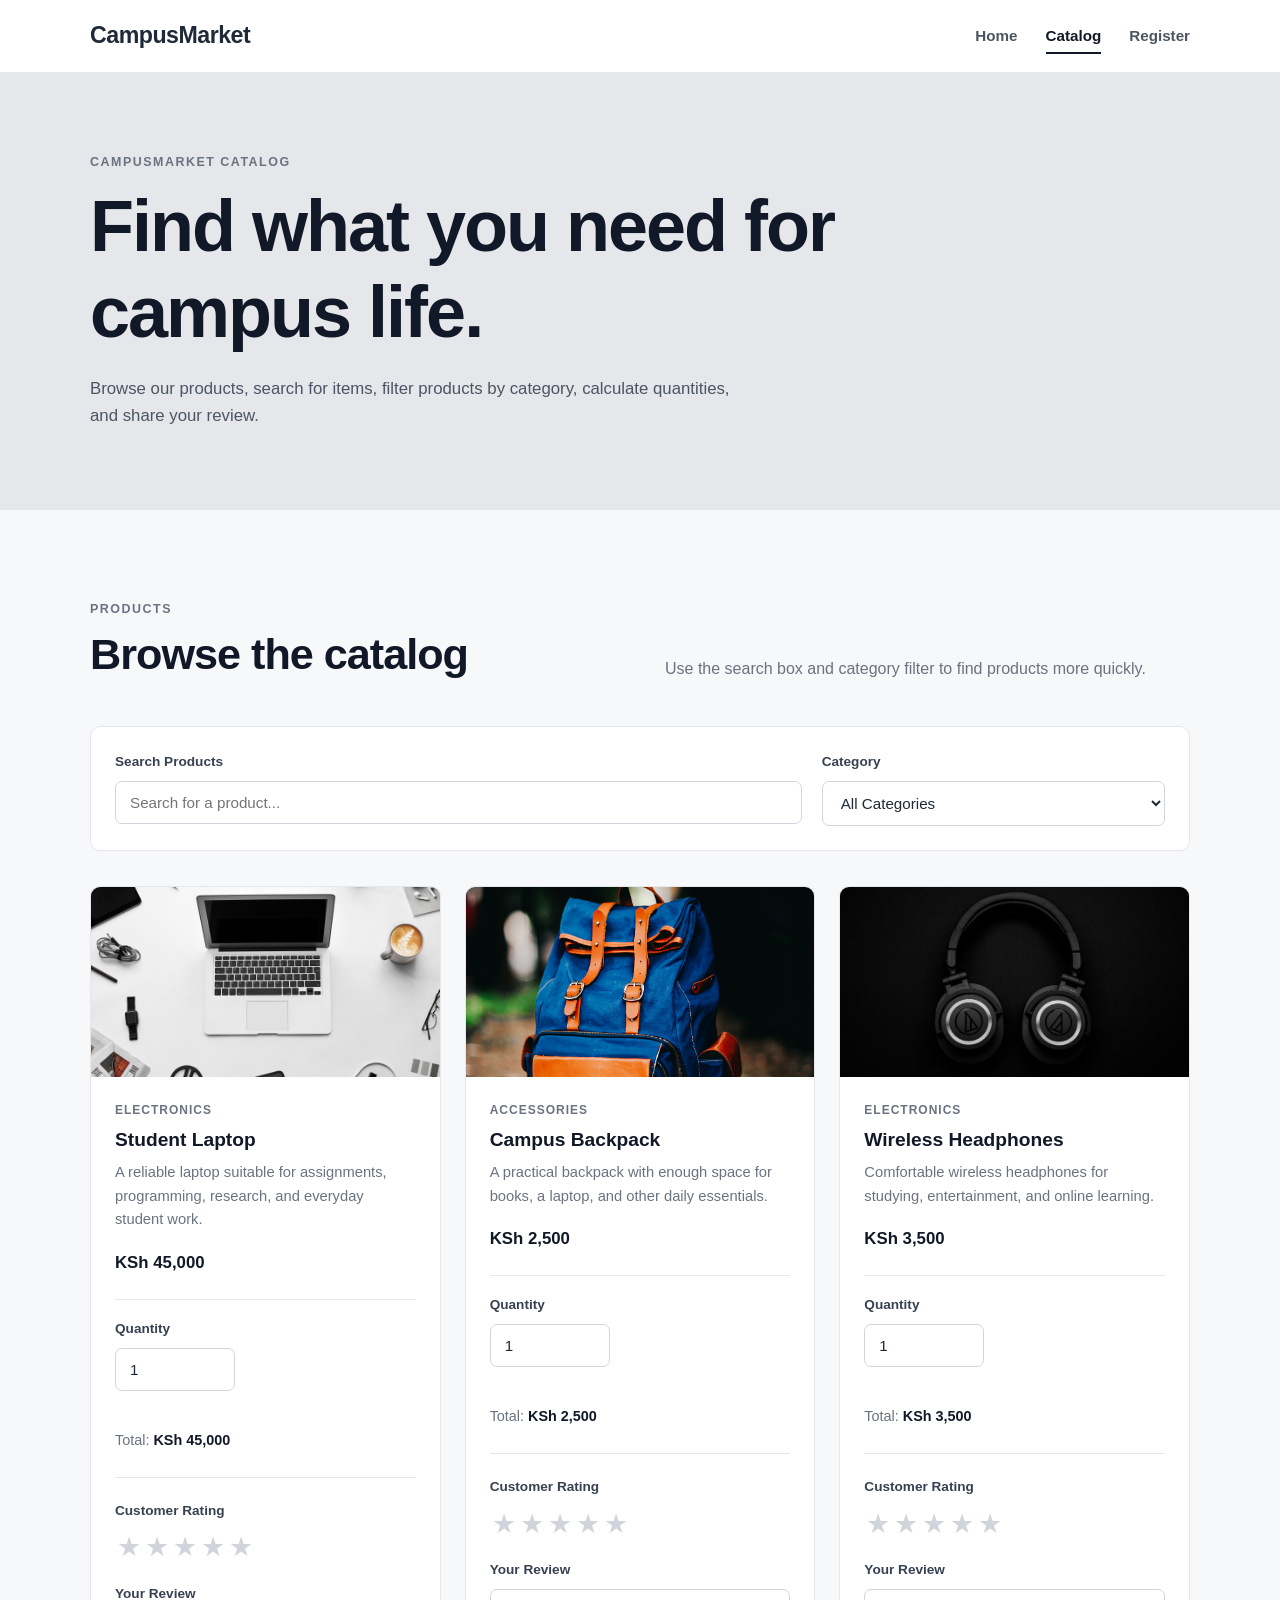
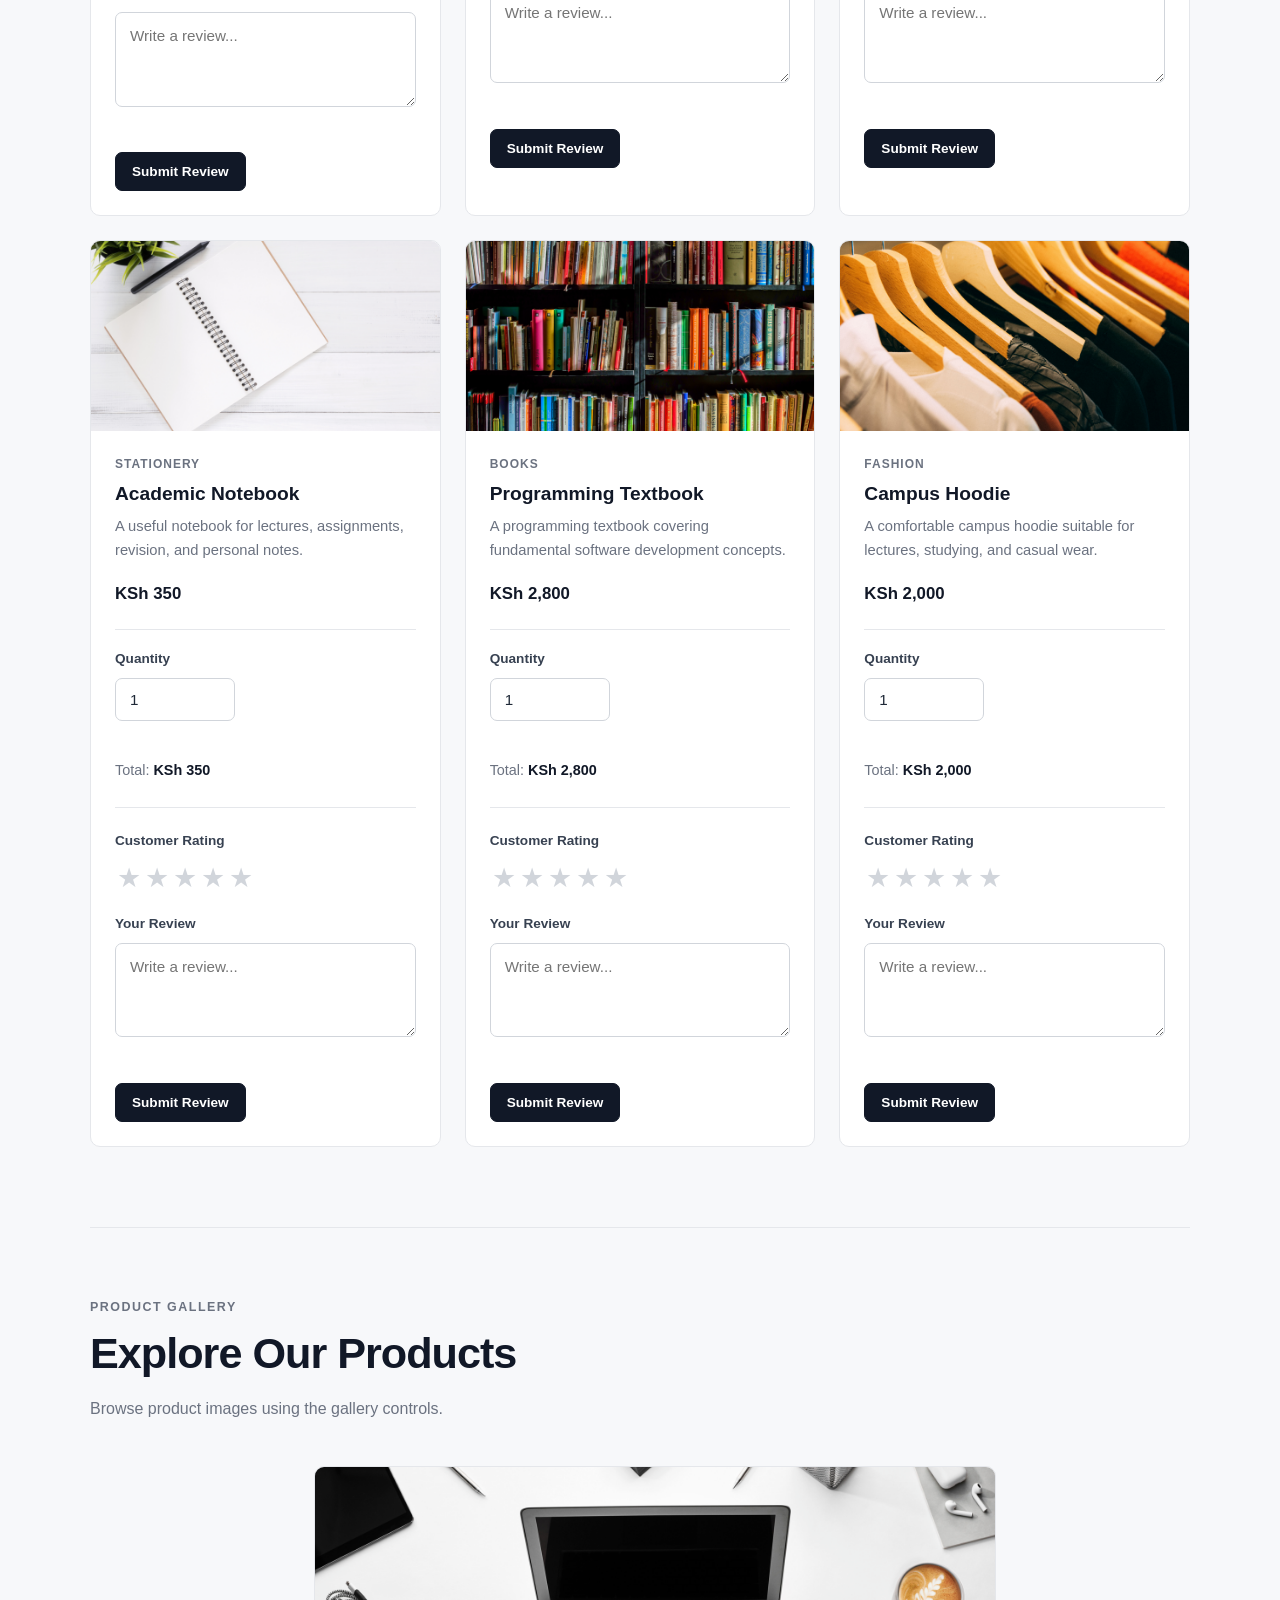
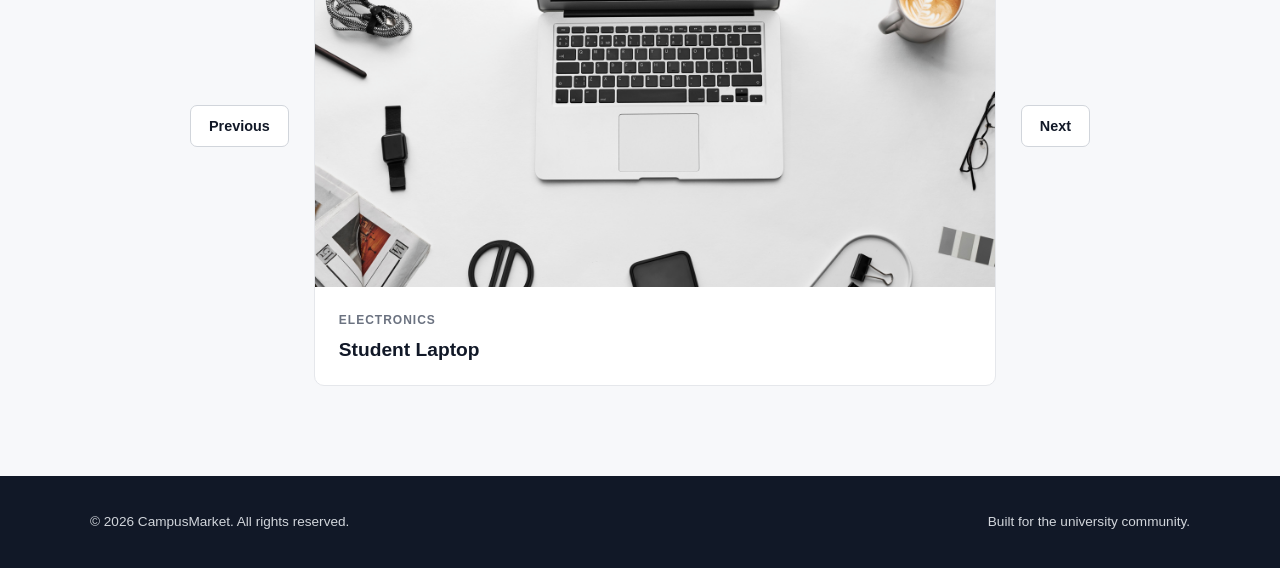
==== commit 4a989eb9: "integration" ====
--- a/catalog.html
+++ b/catalog.html
@@ -1,542 +1,1097 @@
 <!DOCTYPE html>
 <html lang="en">
+
 <head>
     <meta charset="UTF-8">
     <meta name="viewport" content="width=device-width, initial-scale=1.0">
-    <meta name="description" content="Browse products available on CampusMarket.">
+
+    <meta
+        name="description"
+        content="CampusMarket catalog - Browse and filter products available for university students."
+    >
+
     <title>CampusMarket (by Hillary) | Catalog</title>
+
     <link rel="stylesheet" href="styles.css">
 </head>
 
 <body>
 
-    <header class="site-header">
+<header class="site-header">
+    <div class="container">
+
+        <a href="index.html" class="logo">
+            CampusMarket
+        </a>
+
+        <nav aria-label="Main navigation">
+
+            <ul class="nav-list">
+
+                <li>
+                    <a href="index.html">
+                        Home
+                    </a>
+                </li>
+
+                <li>
+                    <a href="catalog.html" class="active">
+                        Catalog
+                    </a>
+                </li>
+
+                <li>
+                    <a href="register.html">
+                        Register
+                    </a>
+                </li>
+
+            </ul>
+
+        </nav>
+
+    </div>
+</header>
+
+
+<main>
+
+    <!-- Page Banner -->
+
+    <section class="page-banner">
+
         <div class="container">
-            <a href="index.html" class="logo">CampusMarket</a>
-
-            <nav aria-label="Main navigation">
-                <ul class="nav-list">
-                    <li><a href="index.html">Home</a></li>
-                    <li><a href="catalog.html" class="active">Catalog</a></li>
-                    <li><a href="register.html">Register</a></li>
-                </ul>
-            </nav>
+
+            <p class="eyebrow">
+                CAMPUSMARKET CATALOG
+            </p>
+
+            <h1>
+                Find what you need for campus life.
+            </h1>
+
+            <p>
+                Browse our products, search for items, filter products
+                by category, calculate quantities, and share your review.
+            </p>
+
         </div>
-    </header>
-
-    <main>
-
-        <section class="page-banner">
-            <div class="container">
-                <p class="eyebrow">CAMPUSMARKET CATALOG</p>
-
-                <h1>Find what you need for campus life.</h1>
+
+    </section>
+
+
+    <!-- Catalog -->
+
+    <section class="catalog-section">
+
+        <div class="container">
+
+            <div class="catalog-introduction">
+
+                <div>
+
+                    <p class="eyebrow">
+                        PRODUCTS
+                    </p>
+
+                    <h2>
+                        Browse the catalog
+                    </h2>
+
+                </div>
 
                 <p>
-                    Browse our selection of electronics, study materials,
-                    accessories, fashion items, and everyday essentials.
+                    Use the search box and category filter to find
+                    products more quickly.
                 </p>
+
             </div>
-        </section>
-
-        <section class="catalog-section">
-            <div class="container">
-
-                <div class="catalog-introduction">
-                    <div>
-                        <p class="eyebrow">OUR PRODUCTS</p>
-                        <h2>Campus Essentials</h2>
+
+
+            <!-- Search and Filter Controls -->
+
+            <div class="catalog-controls">
+
+                <div>
+
+                    <label for="searchInput">
+                        Search Products
+                    </label>
+
+                    <input
+                        type="search"
+                        id="searchInput"
+                        placeholder="Search for a product..."
+                    >
+
+                </div>
+
+
+                <div>
+
+                    <label for="categoryFilter">
+                        Category
+                    </label>
+
+                    <select id="categoryFilter">
+
+                        <option value="all">
+                            All Categories
+                        </option>
+
+                        <option value="electronics">
+                            Electronics
+                        </option>
+
+                        <option value="accessories">
+                            Accessories
+                        </option>
+
+                        <option value="stationery">
+                            Stationery
+                        </option>
+
+                        <option value="books">
+                            Books
+                        </option>
+
+                        <option value="fashion">
+                            Fashion
+                        </option>
+
+                    </select>
+
+                </div>
+
+            </div>
+
+
+            <!-- No Results Message -->
+
+            <p
+                id="noResultsMessage"
+                class="no-results"
+                hidden
+            >
+                No products match your search or selected category.
+            </p>
+
+
+            <!-- Product Grid -->
+
+            <div class="product-grid catalog-grid">
+
+
+                <!-- Student Laptop -->
+
+                <article
+                    class="product-card"
+                    data-category="electronics"
+                    data-price="45000"
+                >
+
+                    <img
+                        src="images/laptop.png"
+                        alt="Student laptop suitable for programming, research, and university work"
+                    >
+
+                    <div class="product-content">
+
+                        <p class="product-category">
+                            Electronics
+                        </p>
+
+                        <h3>
+                            Student Laptop
+                        </h3>
+
+                        <p>
+                            A reliable laptop suitable for assignments,
+                            programming, research, and everyday student work.
+                        </p>
+
+                        <p class="price">
+                            KSh 45,000
+                        </p>
+
+
+                        <div class="quantity-control">
+
+                            <label for="laptopQuantity">
+                                Quantity
+                            </label>
+
+                            <input
+                                type="number"
+                                id="laptopQuantity"
+                                class="quantity-input"
+                                min="1"
+                                value="1"
+                            >
+
+                            <p
+                                class="quantity-error"
+                                aria-live="polite"
+                            ></p>
+
+                            <p class="quantity-total">
+                                Total:
+                                <strong>KSh 45,000</strong>
+                            </p>
+
+                        </div>
+
+
+                        <!-- Laptop Review -->
+
+                        <div class="review-section">
+
+                            <p class="review-heading">
+                                Customer Rating
+                            </p>
+
+                            <div
+                                class="star-rating"
+                                role="radiogroup"
+                                aria-label="Rate Student Laptop"
+                            >
+
+                                <input
+                                    type="radio"
+                                    id="laptopStar1"
+                                    name="laptopRating"
+                                    value="1"
+                                >
+                                <label for="laptopStar1" aria-label="1 star">
+                                    ★
+                                </label>
+
+                                <input
+                                    type="radio"
+                                    id="laptopStar2"
+                                    name="laptopRating"
+                                    value="2"
+                                >
+                                <label for="laptopStar2" aria-label="2 stars">
+                                    ★
+                                </label>
+
+                                <input
+                                    type="radio"
+                                    id="laptopStar3"
+                                    name="laptopRating"
+                                    value="3"
+                                >
+                                <label for="laptopStar3" aria-label="3 stars">
+                                    ★
+                                </label>
+
+                                <input
+                                    type="radio"
+                                    id="laptopStar4"
+                                    name="laptopRating"
+                                    value="4"
+                                >
+                                <label for="laptopStar4" aria-label="4 stars">
+                                    ★
+                                </label>
+
+                                <input
+                                    type="radio"
+                                    id="laptopStar5"
+                                    name="laptopRating"
+                                    value="5"
+                                >
+                                <label for="laptopStar5" aria-label="5 stars">
+                                    ★
+                                </label>
+
+                            </div>
+
+
+                            <label for="laptopReview">
+                                Your Review
+                            </label>
+
+                            <textarea
+                                id="laptopReview"
+                                class="review-input"
+                                rows="3"
+                                placeholder="Write a review..."
+                            ></textarea>
+
+                            <p
+                                class="review-error"
+                                id="laptopReviewError"
+                                aria-live="polite"
+                            ></p>
+
+                            <button
+                                type="button"
+                                class="review-button"
+                                data-product="Student Laptop"
+                            >
+                                Submit Review
+                            </button>
+
+                            <div
+                                class="submitted-review"
+                                id="laptopSubmittedReview"
+                                aria-live="polite"
+                            ></div>
+
+                        </div>
+
                     </div>
 
+                </article>
+
+
+                <!-- Campus Backpack -->
+
+                <article
+                    class="product-card"
+                    data-category="accessories"
+                    data-price="2500"
+                >
+
+                    <img
+                        src="images/backpack.png"
+                        alt="Campus backpack for carrying books, a laptop, and daily essentials"
+                    >
+
+                    <div class="product-content">
+
+                        <p class="product-category">
+                            Accessories
+                        </p>
+
+                        <h3>
+                            Campus Backpack
+                        </h3>
+
+                        <p>
+                            A practical backpack with enough space for
+                            books, a laptop, and other daily essentials.
+                        </p>
+
+                        <p class="price">
+                            KSh 2,500
+                        </p>
+
+
+                        <div class="quantity-control">
+
+                            <label for="backpackQuantity">
+                                Quantity
+                            </label>
+
+                            <input
+                                type="number"
+                                id="backpackQuantity"
+                                class="quantity-input"
+                                min="1"
+                                value="1"
+                            >
+
+                            <p
+                                class="quantity-error"
+                                aria-live="polite"
+                            ></p>
+
+                            <p class="quantity-total">
+                                Total:
+                                <strong>KSh 2,500</strong>
+                            </p>
+
+                        </div>
+
+
+                        <!-- Backpack Review -->
+
+                        <div class="review-section">
+
+                            <p class="review-heading">
+                                Customer Rating
+                            </p>
+
+                            <div
+                                class="star-rating"
+                                role="radiogroup"
+                                aria-label="Rate Campus Backpack"
+                            >
+
+                                <input type="radio" id="backpackStar1" name="backpackRating" value="1">
+                                <label for="backpackStar1" aria-label="1 star">★</label>
+
+                                <input type="radio" id="backpackStar2" name="backpackRating" value="2">
+                                <label for="backpackStar2" aria-label="2 stars">★</label>
+
+                                <input type="radio" id="backpackStar3" name="backpackRating" value="3">
+                                <label for="backpackStar3" aria-label="3 stars">★</label>
+
+                                <input type="radio" id="backpackStar4" name="backpackRating" value="4">
+                                <label for="backpackStar4" aria-label="4 stars">★</label>
+
+                                <input type="radio" id="backpackStar5" name="backpackRating" value="5">
+                                <label for="backpackStar5" aria-label="5 stars">★</label>
+
+                            </div>
+
+                            <label for="backpackReview">
+                                Your Review
+                            </label>
+
+                            <textarea
+                                id="backpackReview"
+                                class="review-input"
+                                rows="3"
+                                placeholder="Write a review..."
+                            ></textarea>
+
+                            <p
+                                class="review-error"
+                                id="backpackReviewError"
+                                aria-live="polite"
+                            ></p>
+
+                            <button
+                                type="button"
+                                class="review-button"
+                                data-product="Campus Backpack"
+                            >
+                                Submit Review
+                            </button>
+
+                            <div
+                                class="submitted-review"
+                                id="backpackSubmittedReview"
+                                aria-live="polite"
+                            ></div>
+
+                        </div>
+
+                    </div>
+
+                </article>
+
+
+                <!-- Wireless Headphones -->
+
+                <article
+                    class="product-card"
+                    data-category="electronics"
+                    data-price="3500"
+                >
+
+                    <img
+                        src="images/headphones.png"
+                        alt="Wireless headphones for studying, online learning, music, and entertainment"
+                    >
+
+                    <div class="product-content">
+
+                        <p class="product-category">
+                            Electronics
+                        </p>
+
+                        <h3>
+                            Wireless Headphones
+                        </h3>
+
+                        <p>
+                            Comfortable wireless headphones for studying,
+                            entertainment, and online learning.
+                        </p>
+
+                        <p class="price">
+                            KSh 3,500
+                        </p>
+
+
+                        <div class="quantity-control">
+
+                            <label for="headphonesQuantity">
+                                Quantity
+                            </label>
+
+                            <input
+                                type="number"
+                                id="headphonesQuantity"
+                                class="quantity-input"
+                                min="1"
+                                value="1"
+                            >
+
+                            <p
+                                class="quantity-error"
+                                aria-live="polite"
+                            ></p>
+
+                            <p class="quantity-total">
+                                Total:
+                                <strong>KSh 3,500</strong>
+                            </p>
+
+                        </div>
+
+
+                        <!-- Headphones Review -->
+
+                        <div class="review-section">
+
+                            <p class="review-heading">
+                                Customer Rating
+                            </p>
+
+                            <div
+                                class="star-rating"
+                                role="radiogroup"
+                                aria-label="Rate Wireless Headphones"
+                            >
+
+                                <input type="radio" id="headphonesStar1" name="headphonesRating" value="1">
+                                <label for="headphonesStar1" aria-label="1 star">★</label>
+
+                                <input type="radio" id="headphonesStar2" name="headphonesRating" value="2">
+                                <label for="headphonesStar2" aria-label="2 stars">★</label>
+
+                                <input type="radio" id="headphonesStar3" name="headphonesRating" value="3">
+                                <label for="headphonesStar3" aria-label="3 stars">★</label>
+
+                                <input type="radio" id="headphonesStar4" name="headphonesRating" value="4">
+                                <label for="headphonesStar4" aria-label="4 stars">★</label>
+
+                                <input type="radio" id="headphonesStar5" name="headphonesRating" value="5">
+                                <label for="headphonesStar5" aria-label="5 stars">★</label>
+
+                            </div>
+
+                            <label for="headphonesReview">
+                                Your Review
+                            </label>
+
+                            <textarea
+                                id="headphonesReview"
+                                class="review-input"
+                                rows="3"
+                                placeholder="Write a review..."
+                            ></textarea>
+
+                            <p
+                                class="review-error"
+                                id="headphonesReviewError"
+                                aria-live="polite"
+                            ></p>
+
+                            <button
+                                type="button"
+                                class="review-button"
+                                data-product="Wireless Headphones"
+                            >
+                                Submit Review
+                            </button>
+
+                            <div
+                                class="submitted-review"
+                                id="headphonesSubmittedReview"
+                                aria-live="polite"
+                            ></div>
+
+                        </div>
+
+                    </div>
+
+                </article>
+
+
+                <!-- Academic Notebook -->
+
+                <article
+                    class="product-card"
+                    data-category="stationery"
+                    data-price="350"
+                >
+
+                    <img
+                        src="images/notebook.png"
+                        alt="Academic notebook for lectures, assignments, revision, and personal notes"
+                    >
+
+                    <div class="product-content">
+
+                        <p class="product-category">
+                            Stationery
+                        </p>
+
+                        <h3>
+                            Academic Notebook
+                        </h3>
+
+                        <p>
+                            A useful notebook for lectures,
+                            assignments, revision, and personal notes.
+                        </p>
+
+                        <p class="price">
+                            KSh 350
+                        </p>
+
+
+                        <div class="quantity-control">
+
+                            <label for="notebookQuantity">
+                                Quantity
+                            </label>
+
+                            <input
+                                type="number"
+                                id="notebookQuantity"
+                                class="quantity-input"
+                                min="1"
+                                value="1"
+                            >
+
+                            <p
+                                class="quantity-error"
+                                aria-live="polite"
+                            ></p>
+
+                            <p class="quantity-total">
+                                Total:
+                                <strong>KSh 350</strong>
+                            </p>
+
+                        </div>
+
+
+                        <!-- Notebook Review -->
+
+                        <div class="review-section">
+
+                            <p class="review-heading">
+                                Customer Rating
+                            </p>
+
+                            <div
+                                class="star-rating"
+                                role="radiogroup"
+                                aria-label="Rate Academic Notebook"
+                            >
+
+                                <input type="radio" id="notebookStar1" name="notebookRating" value="1">
+                                <label for="notebookStar1" aria-label="1 star">★</label>
+
+                                <input type="radio" id="notebookStar2" name="notebookRating" value="2">
+                                <label for="notebookStar2" aria-label="2 stars">★</label>
+
+                                <input type="radio" id="notebookStar3" name="notebookRating" value="3">
+                                <label for="notebookStar3" aria-label="3 stars">★</label>
+
+                                <input type="radio" id="notebookStar4" name="notebookRating" value="4">
+                                <label for="notebookStar4" aria-label="4 stars">★</label>
+
+                                <input type="radio" id="notebookStar5" name="notebookRating" value="5">
+                                <label for="notebookStar5" aria-label="5 stars">★</label>
+
+                            </div>
+
+                            <label for="notebookReview">
+                                Your Review
+                            </label>
+
+                            <textarea
+                                id="notebookReview"
+                                class="review-input"
+                                rows="3"
+                                placeholder="Write a review..."
+                            ></textarea>
+
+                            <p
+                                class="review-error"
+                                id="notebookReviewError"
+                                aria-live="polite"
+                            ></p>
+
+                            <button
+                                type="button"
+                                class="review-button"
+                                data-product="Academic Notebook"
+                            >
+                                Submit Review
+                            </button>
+
+                            <div
+                                class="submitted-review"
+                                id="notebookSubmittedReview"
+                                aria-live="polite"
+                            ></div>
+
+                        </div>
+
+                    </div>
+
+                </article>
+
+
+                <!-- Programming Textbook -->
+
+                <article
+                    class="product-card"
+                    data-category="books"
+                    data-price="2800"
+                >
+
+                    <img
+                        src="images/textbook.png"
+                        alt="Programming textbook covering fundamental software development concepts"
+                    >
+
+                    <div class="product-content">
+
+                        <p class="product-category">
+                            Books
+                        </p>
+
+                        <h3>
+                            Programming Textbook
+                        </h3>
+
+                        <p>
+                            A programming textbook covering fundamental
+                            software development concepts.
+                        </p>
+
+                        <p class="price">
+                            KSh 2,800
+                        </p>
+
+
+                        <div class="quantity-control">
+
+                            <label for="textbookQuantity">
+                                Quantity
+                            </label>
+
+                            <input
+                                type="number"
+                                id="textbookQuantity"
+                                class="quantity-input"
+                                min="1"
+                                value="1"
+                            >
+
+                            <p
+                                class="quantity-error"
+                                aria-live="polite"
+                            ></p>
+
+                            <p class="quantity-total">
+                                Total:
+                                <strong>KSh 2,800</strong>
+                            </p>
+
+                        </div>
+
+
+                        <!-- Textbook Review -->
+
+                        <div class="review-section">
+
+                            <p class="review-heading">
+                                Customer Rating
+                            </p>
+
+                            <div
+                                class="star-rating"
+                                role="radiogroup"
+                                aria-label="Rate Programming Textbook"
+                            >
+
+                                <input type="radio" id="textbookStar1" name="textbookRating" value="1">
+                                <label for="textbookStar1" aria-label="1 star">★</label>
+
+                                <input type="radio" id="textbookStar2" name="textbookRating" value="2">
+                                <label for="textbookStar2" aria-label="2 stars">★</label>
+
+                                <input type="radio" id="textbookStar3" name="textbookRating" value="3">
+                                <label for="textbookStar3" aria-label="3 stars">★</label>
+
+                                <input type="radio" id="textbookStar4" name="textbookRating" value="4">
+                                <label for="textbookStar4" aria-label="4 stars">★</label>
+
+                                <input type="radio" id="textbookStar5" name="textbookRating" value="5">
+                                <label for="textbookStar5" aria-label="5 stars">★</label>
+
+                            </div>
+
+                            <label for="textbookReview">
+                                Your Review
+                            </label>
+
+                            <textarea
+                                id="textbookReview"
+                                class="review-input"
+                                rows="3"
+                                placeholder="Write a review..."
+                            ></textarea>
+
+                            <p
+                                class="review-error"
+                                id="textbookReviewError"
+                                aria-live="polite"
+                            ></p>
+
+                            <button
+                                type="button"
+                                class="review-button"
+                                data-product="Programming Textbook"
+                            >
+                                Submit Review
+                            </button>
+
+                            <div
+                                class="submitted-review"
+                                id="textbookSubmittedReview"
+                                aria-live="polite"
+                            ></div>
+
+                        </div>
+
+                    </div>
+
+                </article>
+
+
+                <!-- Campus Hoodie -->
+
+                <article
+                    class="product-card"
+                    data-category="fashion"
+                    data-price="2000"
+                >
+
+                    <img
+                        src="images/hoodie.png"
+                        alt="Comfortable campus hoodie suitable for lectures, studying, and casual wear"
+                    >
+
+                    <div class="product-content">
+
+                        <p class="product-category">
+                            Fashion
+                        </p>
+
+                        <h3>
+                            Campus Hoodie
+                        </h3>
+
+                        <p>
+                            A comfortable campus hoodie suitable
+                            for lectures, studying, and casual wear.
+                        </p>
+
+                        <p class="price">
+                            KSh 2,000
+                        </p>
+
+
+                        <div class="quantity-control">
+
+                            <label for="hoodieQuantity">
+                                Quantity
+                            </label>
+
+                            <input
+                                type="number"
+                                id="hoodieQuantity"
+                                class="quantity-input"
+                                min="1"
+                                value="1"
+                            >
+
+                            <p
+                                class="quantity-error"
+                                aria-live="polite"
+                            ></p>
+
+                            <p class="quantity-total">
+                                Total:
+                                <strong>KSh 2,000</strong>
+                            </p>
+
+                        </div>
+
+
+                        <!-- Hoodie Review -->
+
+                        <div class="review-section">
+
+                            <p class="review-heading">
+                                Customer Rating
+                            </p>
+
+                            <div
+                                class="star-rating"
+                                role="radiogroup"
+                                aria-label="Rate Campus Hoodie"
+                            >
+
+                                <input type="radio" id="hoodieStar1" name="hoodieRating" value="1">
+                                <label for="hoodieStar1" aria-label="1 star">★</label>
+
+                                <input type="radio" id="hoodieStar2" name="hoodieRating" value="2">
+                                <label for="hoodieStar2" aria-label="2 stars">★</label>
+
+                                <input type="radio" id="hoodieStar3" name="hoodieRating" value="3">
+                                <label for="hoodieStar3" aria-label="3 stars">★</label>
+
+                                <input type="radio" id="hoodieStar4" name="hoodieRating" value="4">
+                                <label for="hoodieStar4" aria-label="4 stars">★</label>
+
+                                <input type="radio" id="hoodieStar5" name="hoodieRating" value="5">
+                                <label for="hoodieStar5" aria-label="5 stars">★</label>
+
+                            </div>
+
+                            <label for="hoodieReview">
+                                Your Review
+                            </label>
+
+                            <textarea
+                                id="hoodieReview"
+                                class="review-input"
+                                rows="3"
+                                placeholder="Write a review..."
+                            ></textarea>
+
+                            <p
+                                class="review-error"
+                                id="hoodieReviewError"
+                                aria-live="polite"
+                            ></p>
+
+                            <button
+                                type="button"
+                                class="review-button"
+                                data-product="Campus Hoodie"
+                            >
+                                Submit Review
+                            </button>
+
+                            <div
+                                class="submitted-review"
+                                id="hoodieSubmittedReview"
+                                aria-live="polite"
+                            ></div>
+
+                        </div>
+
+                    </div>
+
+                </article>
+
+            </div>
+
+
+            <!-- Product Gallery -->
+
+            <div class="gallery-section">
+
+                <div class="section-heading">
+
+                    <p class="eyebrow">
+                        PRODUCT GALLERY
+                    </p>
+
+                    <h2>
+                        Explore Our Products
+                    </h2>
+
                     <p>
-                        Explore our available products and discover useful
-                        items for your academic and everyday campus needs.
+                        Browse product images using the gallery controls.
                     </p>
+
                 </div>
 
-                <!-- Catalog Controls -->
-
-                <div class="catalog-controls">
-
-                    <div class="search-control">
-                        <label for="searchInput">
-                            Search products
-                        </label>
-
-                        <input
-                            type="search"
-                            id="searchInput"
-                            placeholder="Search by product name..."
-                        >
-                    </div>
-
-                    <div class="category-control">
-                        <label for="categoryFilter">
-                            Category
-                        </label>
-
-                        <select id="categoryFilter">
-                            <option value="all">
-                                All Categories
-                            </option>
-
-                            <option value="electronics">
-                                Electronics
-                            </option>
-
-                            <option value="accessories">
-                                Accessories
-                            </option>
-
-                            <option value="stationery">
-                                Stationery
-                            </option>
-
-                            <option value="books">
-                                Books
-                            </option>
-
-                            <option value="fashion">
-                                Fashion
-                            </option>
-                        </select>
-                    </div>
-
-                </div>
-
-                <p id="noResultsMessage" class="no-results" hidden>
-                    No products match your search.
-                </p>
-
-                <!-- Product Grid -->
-
-                <div class="product-grid catalog-grid">
-
-                    <!-- Student Laptop -->
-
-                    <article
-                        class="product-card"
-                        data-category="electronics"
-                        data-price="45000"
+
+                <div class="gallery">
+
+                    <button
+                        type="button"
+                        class="gallery-button gallery-prev"
+                        id="galleryPrevious"
+                        aria-label="Show previous product"
                     >
+                        Previous
+                    </button>
+
+
+                    <div class="gallery-image-container">
+
                         <img
+                            id="galleryImage"
                             src="images/laptop.png"
                             alt="Student laptop suitable for programming, research, and university work"
                         >
 
-                        <div class="product-content">
-
-                            <p class="product-category">
+                        <div class="gallery-info">
+
+                            <p
+                                class="product-category"
+                                id="galleryCategory"
+                            >
                                 Electronics
                             </p>
 
-                            <h3>
+                            <h3 id="galleryProductName">
                                 Student Laptop
                             </h3>
 
-                            <p>
-                                A reliable laptop suitable for programming,
-                                assignments, research, and everyday student work.
-                            </p>
-
-                            <p class="price">
-                                KSh 45,000
-                            </p>
-
-                            <div class="quantity-control">
-
-                                <label for="laptopQuantity">
-                                    Quantity
-                                </label>
-
-                                <input
-                                    type="number"
-                                    id="laptopQuantity"
-                                    class="quantity-input"
-                                    min="1"
-                                    value="1"
-                                >
-
-                                <p class="quantity-total">
-                                    Total:
-                                    <strong>
-                                        KSh 45,000
-                                    </strong>
-                                </p>
-
-                            </div>
-
-                        </div>
-                    </article>
-
-                    <!-- Campus Backpack -->
-
-                    <article
-                        class="product-card"
-                        data-category="accessories"
-                        data-price="2500"
+                        </div>
+
+                    </div>
+
+
+                    <button
+                        type="button"
+                        class="gallery-button gallery-next"
+                        id="galleryNext"
+                        aria-label="Show next product"
                     >
-                        <img
-                            src="images/backpack.png"
-                            alt="Campus backpack for carrying books, a laptop, and daily essentials"
-                        >
-
-                        <div class="product-content">
-
-                            <p class="product-category">
-                                Accessories
-                            </p>
-
-                            <h3>
-                                Campus Backpack
-                            </h3>
-
-                            <p>
-                                A durable backpack with compartments for
-                                books, a laptop, and other daily essentials.
-                            </p>
-
-                            <p class="price">
-                                KSh 2,500
-                            </p>
-
-                            <div class="quantity-control">
-
-                                <label for="backpackQuantity">
-                                    Quantity
-                                </label>
-
-                                <input
-                                    type="number"
-                                    id="backpackQuantity"
-                                    class="quantity-input"
-                                    min="1"
-                                    value="1"
-                                >
-
-                                <p class="quantity-total">
-                                    Total:
-                                    <strong>
-                                        KSh 2,500
-                                    </strong>
-                                </p>
-
-                            </div>
-
-                        </div>
-                    </article>
-
-                    <!-- Wireless Headphones -->
-
-                    <article
-                        class="product-card"
-                        data-category="electronics"
-                        data-price="3500"
-                    >
-                        <img
-                            src="images/headphones.png"
-                            alt="Wireless headphones for studying, online learning, music, and entertainment"
-                        >
-
-                        <div class="product-content">
-
-                            <p class="product-category">
-                                Electronics
-                            </p>
-
-                            <h3>
-                                Wireless Headphones
-                            </h3>
-
-                            <p>
-                                Comfortable wireless headphones for studying,
-                                online learning, music, and entertainment.
-                            </p>
-
-                            <p class="price">
-                                KSh 3,500
-                            </p>
-
-                            <div class="quantity-control">
-
-                                <label for="headphonesQuantity">
-                                    Quantity
-                                </label>
-
-                                <input
-                                    type="number"
-                                    id="headphonesQuantity"
-                                    class="quantity-input"
-                                    min="1"
-                                    value="1"
-                                >
-
-                                <p class="quantity-total">
-                                    Total:
-                                    <strong>
-                                        KSh 3,500
-                                    </strong>
-                                </p>
-
-                            </div>
-
-                        </div>
-                    </article>
-
-                    <!-- Academic Notebook -->
-
-                    <article
-                        class="product-card"
-                        data-category="stationery"
-                        data-price="350"
-                    >
-                        <img
-                            src="images/notebook.png"
-                            alt="Academic notebook for lectures, assignments, revision, and personal notes"
-                        >
-
-                        <div class="product-content">
-
-                            <p class="product-category">
-                                Stationery
-                            </p>
-
-                            <h3>
-                                Academic Notebook
-                            </h3>
-
-                            <p>
-                                A high-quality notebook for lectures,
-                                assignments, revision, and personal notes.
-                            </p>
-
-                            <p class="price">
-                                KSh 350
-                            </p>
-
-                            <div class="quantity-control">
-
-                                <label for="notebookQuantity">
-                                    Quantity
-                                </label>
-
-                                <input
-                                    type="number"
-                                    id="notebookQuantity"
-                                    class="quantity-input"
-                                    min="1"
-                                    value="1"
-                                >
-
-                                <p class="quantity-total">
-                                    Total:
-                                    <strong>
-                                        KSh 350
-                                    </strong>
-                                </p>
-
-                            </div>
-
-                        </div>
-                    </article>
-
-                    <!-- Programming Textbook -->
-
-                    <article
-                        class="product-card"
-                        data-category="books"
-                        data-price="2800"
-                    >
-                        <img
-                            src="images/textbook.png"
-                            alt="Programming textbook covering fundamental software development concepts"
-                        >
-
-                        <div class="product-content">
-
-                            <p class="product-category">
-                                Books
-                            </p>
-
-                            <h3>
-                                Programming Textbook
-                            </h3>
-
-                            <p>
-                                A beginner-friendly programming textbook
-                                covering fundamental software development concepts.
-                            </p>
-
-                            <p class="price">
-                                KSh 2,800
-                            </p>
-
-                            <div class="quantity-control">
-
-                                <label for="textbookQuantity">
-                                    Quantity
-                                </label>
-
-                                <input
-                                    type="number"
-                                    id="textbookQuantity"
-                                    class="quantity-input"
-                                    min="1"
-                                    value="1"
-                                >
-
-                                <p class="quantity-total">
-                                    Total:
-                                    <strong>
-                                        KSh 2,800
-                                    </strong>
-                                </p>
-
-                            </div>
-
-                        </div>
-                    </article>
-
-                    <!-- Campus Hoodie -->
-
-                    <article
-                        class="product-card"
-                        data-category="fashion"
-                        data-price="2000"
-                    >
-                        <img
-                            src="images/hoodie.png"
-                            alt="Comfortable campus hoodie suitable for lectures, studying, and casual wear"
-                        >
-
-                        <div class="product-content">
-
-                            <p class="product-category">
-                                Fashion
-                            </p>
-
-                            <h3>
-                                Campus Hoodie
-                            </h3>
-
-                            <p>
-                                A comfortable everyday hoodie suitable for
-                                lectures, study sessions, and casual campus wear.
-                            </p>
-
-                            <p class="price">
-                                KSh 2,000
-                            </p>
-
-                            <div class="quantity-control">
-
-                                <label for="hoodieQuantity">
-                                    Quantity
-                                </label>
-
-                                <input
-                                    type="number"
-                                    id="hoodieQuantity"
-                                    class="quantity-input"
-                                    min="1"
-                                    value="1"
-                                >
-
-                                <p class="quantity-total">
-                                    Total:
-                                    <strong>
-                                        KSh 2,000
-                                    </strong>
-                                </p>
-
-                            </div>
-
-                        </div>
-                    </article>
+                        Next
+                    </button>
 
                 </div>
 
-                <!-- Product Gallery -->
-
-                <div class="gallery-section">
-
-                    <div class="section-heading">
-                        <p class="eyebrow">PRODUCT GALLERY</p>
-
-                        <h2>Explore Our Products</h2>
-
-                        <p>
-                            Browse product images using the gallery controls.
-                        </p>
-                    </div>
-
-                    <div class="gallery">
-
-                        <button
-                            type="button"
-                            class="gallery-button gallery-prev"
-                            id="galleryPrevious"
-                            aria-label="Show previous product"
-                        >
-                            Previous
-                        </button>
-
-                        <div class="gallery-image-container">
-
-                            <img
-                                id="galleryImage"
-                                src="images/laptop.png"
-                                alt="Student laptop suitable for programming, research, and university work"
-                            >
-
-                            <div class="gallery-info">
-
-                                <p
-                                    class="product-category"
-                                    id="galleryCategory"
-                                >
-                                    Electronics
-                                </p>
-
-                                <h3 id="galleryProductName">
-                                    Student Laptop
-                                </h3>
-
-                            </div>
-
-                        </div>
-
-                        <button
-                            type="button"
-                            class="gallery-button gallery-next"
-                            id="galleryNext"
-                            aria-label="Show next product"
-                        >
-                            Next
-                        </button>
-
-                    </div>
-
-                </div>
-
             </div>
-        </section>
-
-    </main>
-
-    <footer class="site-footer">
-        <div class="container">
-            <p>
-                &copy; 2026 CampusMarket. All rights reserved.
-            </p>
-
-            <p>
-                Built for the university community.
-            </p>
+
         </div>
-    </footer>
-
-    <script src="app.js"></script>
+
+    </section>
+
+</main>
+
+
+<footer class="site-footer">
+
+    <div class="container">
+
+        <p>
+            &copy; 2026 CampusMarket. All rights reserved.
+        </p>
+
+        <p>
+            Built for the university community.
+        </p>
+
+    </div>
+
+</footer>
+
+
+<script src="app.js"></script>
 
 </body>
+
 </html>
--- a/styles.css
+++ b/styles.css
@@ -516,6 +516,19 @@
   font-size: 0.9rem;
 }
 
+.quantity-error {
+    min-height: 20px;
+    margin-top: 6px;
+    color: #b91c1c;
+    font-size: 0.85rem;
+    opacity: 0;
+    transition: opacity 0.2s ease;
+}
+
+.quantity-error:not(:empty) {
+    opacity: 1;
+}
+
 .quantity-total strong {
   color: #111827;
 }
@@ -755,4 +768,216 @@
         padding: 20px;
     }
 
-}+}
+
+/* ========================================
+   Product Ratings and Reviews
+======================================== */
+
+.review-section {
+    margin-top: 25px;
+    padding-top: 22px;
+    border-top: 1px solid #e5e7eb;
+}
+
+.review-heading {
+    margin-bottom: 10px;
+    color: #374151;
+    font-size: 0.85rem;
+    font-weight: 700;
+}
+
+.star-rating {
+    display: flex;
+    flex-direction: row-reverse;
+    justify-content: flex-end;
+    width: fit-content;
+    margin-bottom: 20px;
+}
+
+.star-rating input {
+    position: absolute;
+    opacity: 0;
+    pointer-events: none;
+}
+
+.star-rating label {
+    padding: 2px;
+    color: #d1d5db;
+    font-size: 1.7rem;
+    line-height: 1;
+    cursor: pointer;
+    transition: color 0.2s ease, transform 0.2s ease;
+}
+
+.star-rating label:hover,
+.star-rating label:hover ~ label,
+.star-rating input:checked ~ label {
+    color: #111827;
+}
+
+.star-rating label:hover {
+    transform: scale(1.1);
+}
+
+.star-rating input:focus-visible + label {
+    outline: 2px solid #111827;
+    outline-offset: 3px;
+    border-radius: 3px;
+}
+
+.review-section > label {
+    display: block;
+    margin-bottom: 8px;
+    color: #374151;
+    font-size: 0.85rem;
+    font-weight: 700;
+}
+
+.review-input {
+    width: 100%;
+    min-height: 90px;
+    padding: 12px 14px;
+    resize: vertical;
+    background-color: #ffffff;
+    border: 1px solid #d1d5db;
+    border-radius: 7px;
+    color: #1f2937;
+    font-family: inherit;
+    font-size: 0.95rem;
+    line-height: 1.5;
+    transition: border-color 0.2s ease, box-shadow 0.2s ease;
+}
+
+.review-input:focus {
+    outline: none;
+    border-color: #111827;
+    box-shadow: 0 0 0 2px rgba(17, 24, 39, 0.08);
+}
+
+.review-error {
+    min-height: 20px;
+    margin-top: 6px;
+    margin-bottom: 4px;
+    color: #b91c1c;
+    font-size: 0.85rem;
+    opacity: 0;
+    transition: opacity 0.2s ease;
+}
+
+.review-error:not(:empty) {
+    opacity: 1;
+}
+
+.review-button {
+    margin-top: 8px;
+    padding: 11px 16px;
+    border: 1px solid #111827;
+    border-radius: 7px;
+    background-color: #111827;
+    color: #ffffff;
+    font-family: inherit;
+    font-size: 0.85rem;
+    font-weight: 700;
+    cursor: pointer;
+    transition: 0.2s ease;
+}
+
+.review-button:hover {
+    background-color: #ffffff;
+    color: #111827;
+}
+
+.review-button:focus {
+    outline: 2px solid #111827;
+    outline-offset: 2px;
+}
+
+.submitted-review {
+    display: none;
+    margin-top: 18px;
+    padding: 15px;
+    background-color: #f9fafb;
+    border: 1px solid #e5e7eb;
+    border-radius: 7px;
+    color: #374151;
+    font-size: 0.9rem;
+    line-height: 1.5;
+}
+
+.submitted-review.visible {
+    display: block;
+}
+
+.submitted-review-rating {
+    margin-bottom: 6px;
+    font-size: 1rem;
+    letter-spacing: 2px;
+}
+
+.submitted-review-text {
+    margin: 0;
+    color: #4b5563;
+}
+
+@media (max-width: 560px) {
+
+    .review-section {
+        margin-top: 20px;
+        padding-top: 18px;
+    }
+
+    .star-rating label {
+        font-size: 1.5rem;
+    }
+
+}
+
+/* ========================================
+   Registration Validation Animation
+======================================== */
+
+.form-error {
+    min-height: 20px;
+    margin-top: 6px;
+    color: #b91c1c;
+    font-size: 0.85rem;
+    opacity: 0;
+    transition: opacity 0.2s ease;
+}
+
+.form-error:not(:empty) {
+    opacity: 1;
+}
+
+.form-success {
+    min-height: 20px;
+    margin-top: 18px;
+    color: #166534;
+    font-size: 0.9rem;
+    font-weight: 600;
+}
+
+.form-success.success-visible {
+    animation: registrationSuccess 0.5s ease;
+}
+
+@keyframes registrationSuccess {
+
+    0% {
+        opacity: 0;
+        transform: scale(0.96);
+    }
+
+    60% {
+        opacity: 1;
+        transform: scale(1.03);
+    }
+
+    100% {
+        opacity: 1;
+        transform: scale(1);
+    }
+
+}
+```
